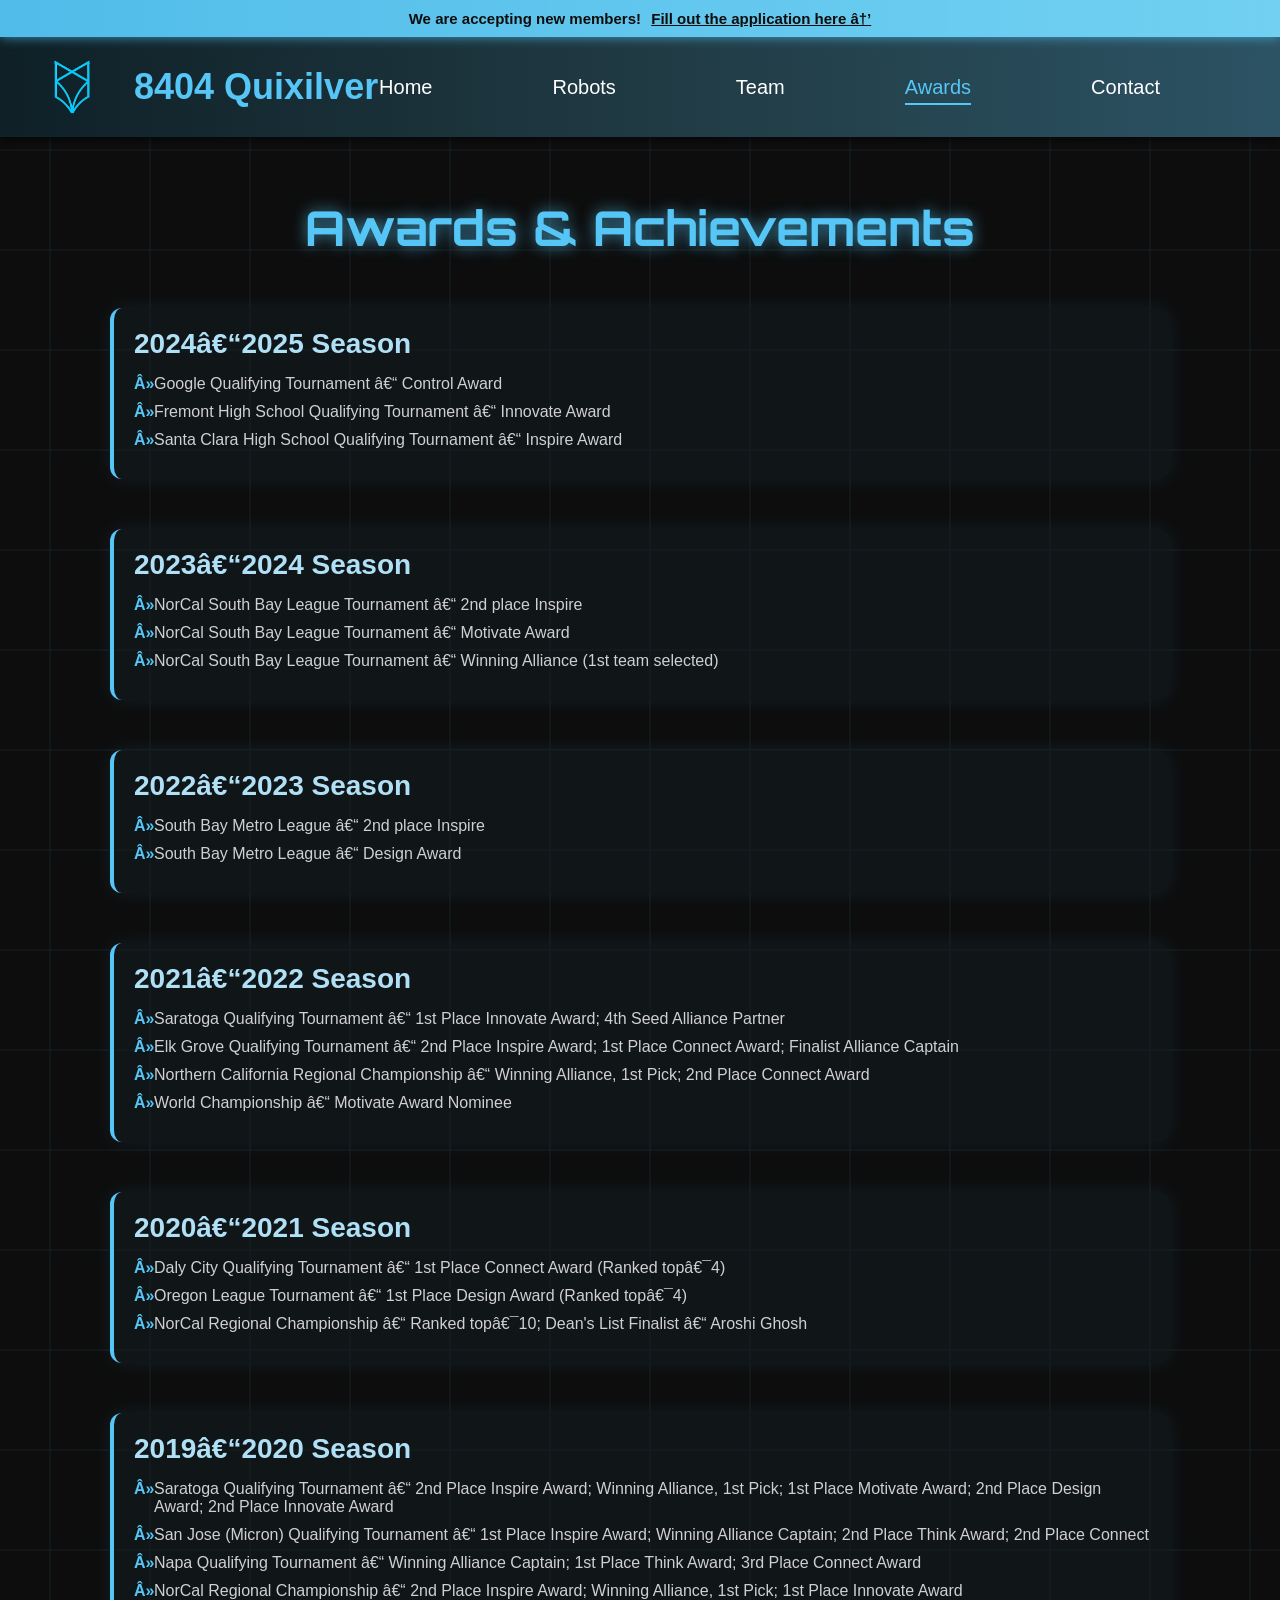
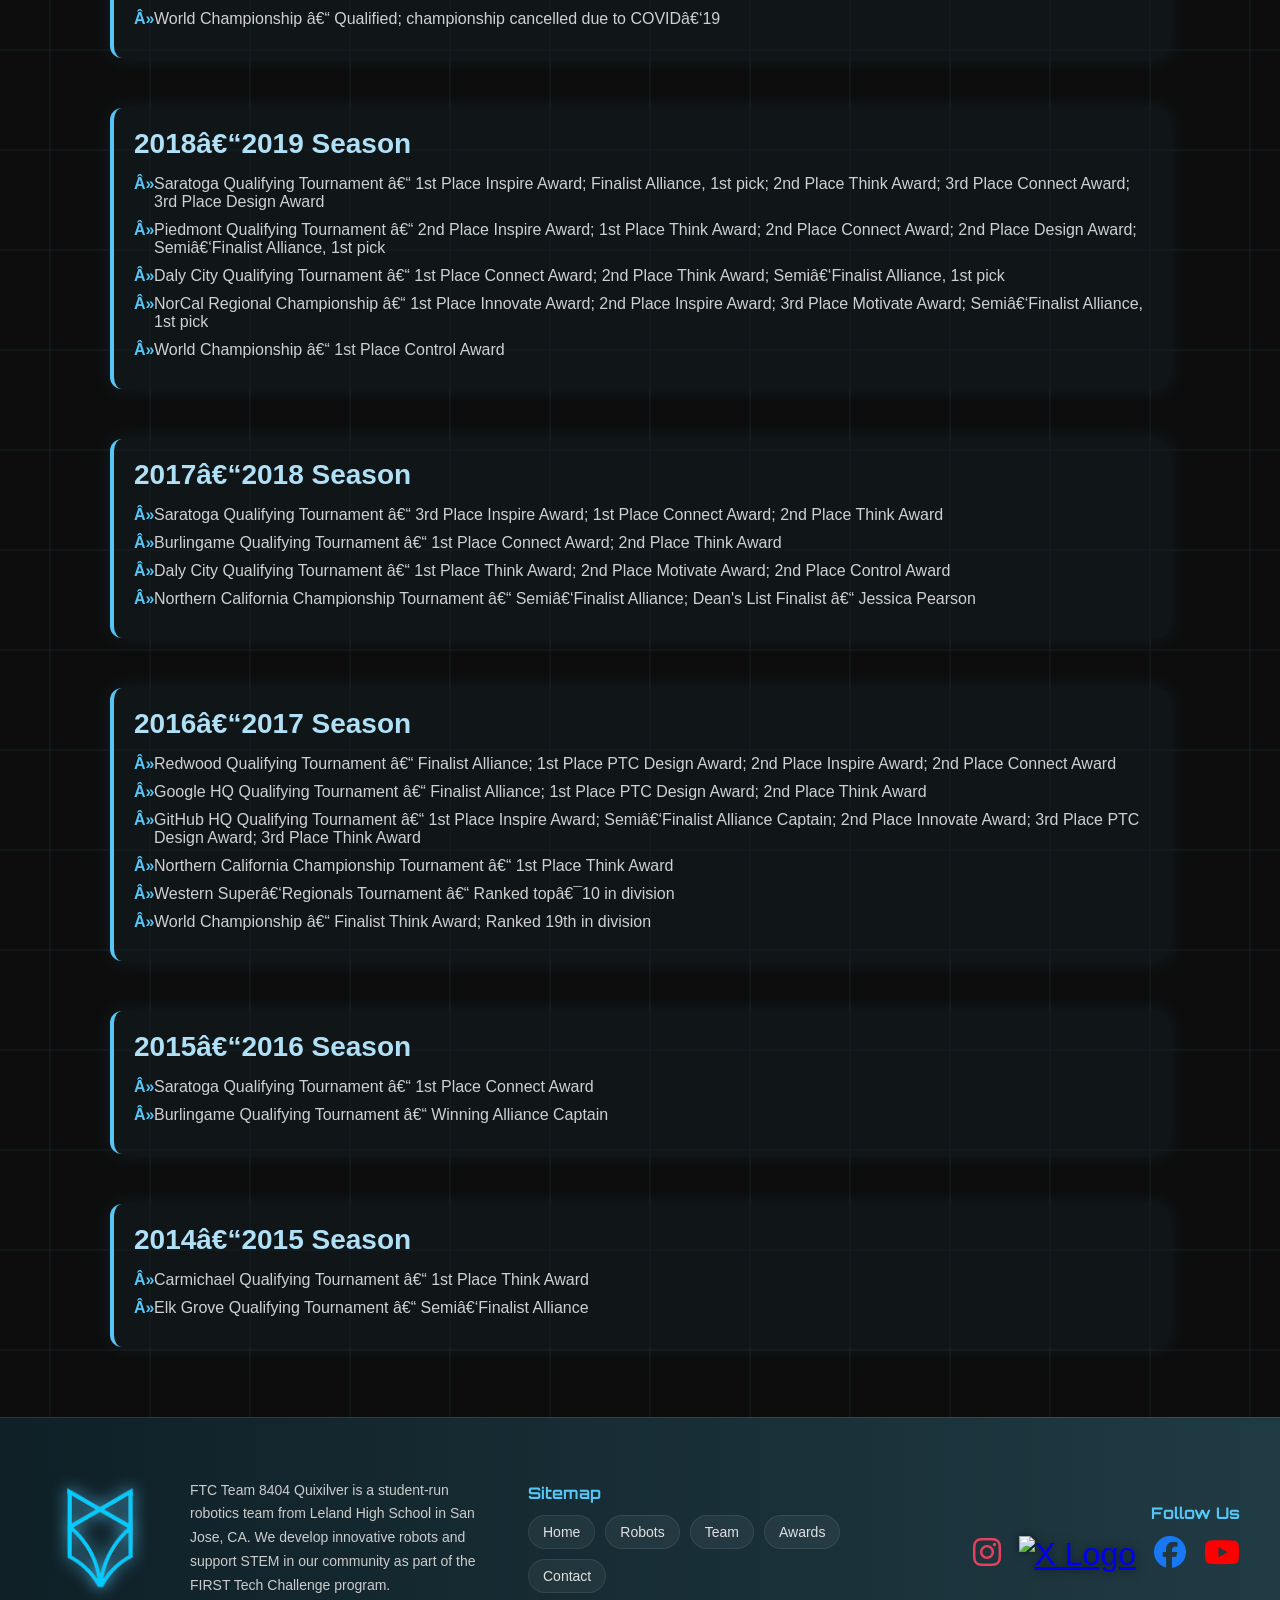
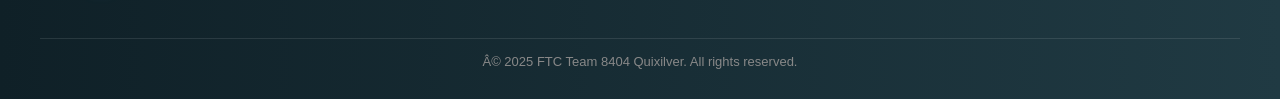
==== awards.html @ 4dde899a "Update awards.html" ====
<!DOCTYPE html>
<html lang="en">
<head>
  <meta charset="UTF‑8">
  <meta name="viewport" content="width=device-width, initial-scale=1.0">
  <title>Awards – 8404 Quixilver</title>
  <link href="https://fonts.googleapis.com/css2?family=Orbitron:wght@700&display=swap" rel="stylesheet">
  <link rel="stylesheet" href="https://cdnjs.cloudflare.com/ajax/libs/font-awesome/6.4.0/css/all.min.css">
  <script src="https://kit.fontawesome.com/a2b7b1a5e1.js" crossorigin="anonymous"></script>
  <link rel="apple-touch-icon" sizes="180x180" href="apple-touch-icon.png">
  <link rel="icon" type="image/png" sizes="32x32" href="favicon-32x32.png">
  <link rel="icon" type="image/png" sizes="16x16" href="favicon-16x16.png">
  <link rel="manifest" href="site.webmanifest">

  <style>
     * { margin: 0; padding: 0; box-sizing: border-box; scroll-behavior: smooth; }
    body {
      font-family: 'Segoe UI', Tahoma, Geneva, Verdana, sans-serif;
      background-color: #0d0d0d;
      background: #0d0d0d url('data:image/svg+xml;utf8,<svg xmlns="http://www.w3.org/2000/svg" width="100" height="100"><defs><pattern id="p" width="100" height="100" patternUnits="userSpaceOnUse"><path d="M50 0 L50 100 M0 50 L100 50" stroke="%231a2f38" stroke-width="0.5"/></pattern></defs><rect width="100%" height="100%" fill="url(%23p)"/></svg>') repeat;
      color: white;
      overflow-x: hidden;
    }
    header {
      background: linear-gradient(90deg, #0f2027, #203a43, #2c5364);
      display: flex;
      align-items: center;
      justify-content: space-between;
      padding: 24px 40px;
      height: 100px;
      box-shadow: 0 2px 8px rgba(0, 0, 0, 0.6);
      position: relative;
      z-index: 10;
    }

/* ===========================
Application Interest Banner
=========================== */

.interest-banner {
  width: 100%;
  background: linear-gradient(
    90deg,
    rgba(85, 198, 246, 0.95),
    rgba(120, 220, 255, 0.95)
  );
  color: #0d0d0d;
  text-align: center;
  font-weight: 600;
  font-size: 15px;
  padding: 10px 16px;
  position: sticky;   /* 🔑 KEY FIX */
  top: 0;
  z-index: 30;        /* higher than header */
  box-shadow: 0 0 12px rgba(85, 198, 246, 0.7);
}


.interest-banner a {
color: #0d0d0d;
font-weight: 800;
text-decoration: underline;
margin-left: 6px;
transition: opacity 0.25s ease, text-shadow 0.25s ease;
}

.interest-banner a:hover {
opacity: 0.85;
text-shadow: 0 0 6px rgba(0, 0, 0, 0.3);
}

/* Mobile tightening */
@media (max-width: 768px) {
.interest-banner {
font-size: 14px;
padding: 12px 12px;
}
}
    
    .logo-container {
      display: flex;
      align-items: center;
      gap: 30px;
      transition: transform 0.4s ease, filter 0.4s ease;
      cursor: pointer;
    }
    .logo-container:hover {
      transform: scale(1.07);
      filter: drop-shadow(0 0 6px #55c6f6);
    }
    .logo-container img { height: 64px; }
    .logo-text {
      font-size: 36px;
      color: #55c6f6;
      font-weight: bold;
    }
    nav {
      display: flex;
      gap: 120px;
      margin-right: 80px;
    }
    nav a {
      color: white;
      text-decoration: none;
      font-size: 20px;
      position: relative;
      transition: color 0.3s ease;
    }
    nav a:hover, nav a.active {
      color: #55c6f6;
    }
    nav a::after {
      content: '';
      display: block;
      width: 0%;
      height: 2px;
      background: #55c6f6;
      transition: width 0.3s ease-in-out;
      position: absolute;
      bottom: -6px;
      left: 0;
    }
    nav a:hover::after, nav a.active::after {
      width: 100%;
    }
    .awards-header {
      text-align: center;
      padding: 60px 20px 30px;
    }
    .awards-header h1 {
      font-family: 'Orbitron', sans-serif;
      font-size: 48px;
      color: #55c6f6;
      text-shadow: 0 0 15px rgba(85, 198, 246, 0.7);
    }
    .awards-container {
      max-width: 1100px;
      margin: 0 auto;
      padding: 20px;
    }
    .season {
      margin-bottom: 50px;
      padding: 20px;
      background: rgba(20, 30, 36, 0.5);
      border-left: 4px solid #55c6f6;
      border-radius: 12px;
      box-shadow: 0 0 20px rgba(85, 198, 246, 0.1);
      transition: transform 0.3s ease, box-shadow 0.3s ease;
    }
    .season:hover {
      transform: translateY(-4px);
      box-shadow: 0 0 35px rgba(85, 198, 246, 0.2);
    }
    .season h2 {
      font-size: 28px;
      color: #b0e0f6;
      margin-bottom: 15px;
    }
    .season ul {
      list-style: none;
      padding-left: 0;
    }
    .season ul li {
      padding-left: 20px;
      margin-bottom: 10px;
      position: relative;
      color: #d0d0d0;
      font-size: 16px;
    }
  .season ul li::before {
  content: '»';
  position: absolute;
  left: 0;
  color: #55c6f6;
  font-weight: bold;
  }
  .site-footer {
  background: linear-gradient(90deg, #0f2027, #203a43);
  color: #d0d0d0;
  padding: 60px 40px 30px;
  font-family: 'Segoe UI', sans-serif;
  border-top: 1px solid rgba(255,255,255,0.1);
}

.footer-container {
  display: flex;
  flex-wrap: wrap;
  justify-content: space-between;
  align-items: center;
  gap: 40px;
  max-width: 1300px;
  margin: 0 auto;
}

.footer-brand {
  flex: 2;
  display: flex;
  align-items: center;
  gap: 30px;
}

.footer-brand img {
  width: 120px;
  height: 120px;
  object-fit: contain;
  filter: drop-shadow(0 0 8px #55c6f6);
}

.footer-brand p {
  font-size: 14px;
  line-height: 1.7;
  color: #ccc;
  max-width: 380px;
}

.footer-links {
  flex: 1.5;
}

.footer-links h4 {
  font-family: 'Orbitron', sans-serif;
  color: #55c6f6;
  margin-bottom: 12px;
}

.link-bubbles {
  display: flex;
  flex-wrap: wrap;
  gap: 10px;
}

.link-bubbles a {
  background: rgba(255, 255, 255, 0.05);
  color: #e0e0e0;
  text-decoration: none;
  padding: 8px 14px;
  border-radius: 30px;
  font-size: 14px;
  transition: all 0.3s ease;
  border: 1px solid rgba(255, 255, 255, 0.08);
}

.link-bubbles a:hover {
  background: #55c6f6;
  color: #0d0d0d;
  transform: scale(1.05);
}

.footer-socials {
  flex: 1.5;
  text-align: right;
}

.footer-socials h4 {
  font-family: 'Orbitron', sans-serif;
  color: #55c6f6;
  margin-bottom: 12px;
}

.social-icons {
  display: flex;
  gap: 18px;
  justify-content: flex-end;
  font-size: 32px;
}

.social-icons a {
  transition: transform 0.3s ease, filter 0.4s ease;
}

.social-icons a:hover {
  transform: scale(1.3);
  filter: drop-shadow(0 0 8px #55c6f6);
}

.social-icons .fa-instagram { color: #e4405f; }
.social-icons .fa-twitter { color: #1da1f2; }
.social-icons .fa-facebook { color: #1877f2; }
.social-icons .fa-youtube { color: #ff0000; }

.footer-bottom {
  margin-top: 40px;
  text-align: center;
  font-size: 13px;
  color: #888;
  border-top: 1px solid rgba(255,255,255,0.1);
  padding-top: 15px;
}

@media (max-width: 768px) {
  .footer-container {
    flex-direction: column;
    text-align: center;
    align-items: center;
  }

  .footer-brand {
    flex-direction: column;
    text-align: center;
  }

  .footer-brand img {
    width: 90px;
    height: 90px;
  }

  .social-icons {
    justify-content: center;
    margin-top: 10px;
  }

  .footer-socials {
    text-align: center;
  }

  .link-bubbles {
    justify-content: center;
  }
}

/* 📱 Awards Page Mobile Fixes */
@media (max-width: 767px) {

  /* Stack logo/text above tabs */
  header {
    flex-direction: column !important;
    align-items: center !important;
    justify-content: center !important;
    height: auto !important;
    padding-top: 42px !important;
    padding-bottom: 30px !important;
  }

  /* Logo row: inline 8404 + Quixilver */
  .logo-container {
    display: flex !important;
    flex-direction: row !important;
    align-items: center !important;
    justify-content: center !important;
    gap: 8px !important;
    margin-bottom: 12px !important;
    white-space: nowrap !important;
  }

  .logo-container img {
    height: 46px !important;
  }

  .logo-text {
    font-size: 28px !important;
  }

  /* Tabs container */
  nav {
    display: flex !important;
    flex-wrap: wrap !important;
    justify-content: center !important;
    width: 100% !important;
    margin: 0 !important;
    padding: 0 !important;
    column-gap: 20px !important; /* horizontal gap */
    row-gap: 18px !important;    /* vertical gap between rows */
  }

  /* Force 3 tabs in top row */
  nav a:nth-child(-n+3) {
    flex: 0 0 calc((100% - (20px * 2)) / 3) !important;
    max-width: calc((100% - (20px * 2)) / 3) !important;
    text-align: center !important;
  }

  /* Force 2 tabs in bottom row */
  nav a:nth-child(n+4) {
    flex: 0 0 calc((100% - 20px) / 2) !important;
    max-width: calc((100% - 20px) / 2) !important;
    text-align: center !important;
  }

  nav a {
    font-size: 20px !important;
  }

  nav a.active {
    color: white !important; /* same as normal tabs */
  }
  nav a.active::after {
    width: 0 !important; /* no persistent underline */
  }
}

    

  </style>
</head>
<body>
<!-- Application Interest Banner -->
<div class="interest-banner">
<span>
 We are accepting new members!
<a href="https://docs.google.com/document/d/1l8_Jcu57UvL1BC5IKs8yWY2DEXlveryyGlRqWrY3xTM" target="_blank">
 Fill out the application here →
</a>
</span>
</div>
  
  <header>
    <div class="logo-container" onclick="window.location.href='/index.html'">
      <img src="logo_old5.png" alt="Team Logo"><div class="logo-text">8404 Quixilver</div>
    </div>
    <nav>
      <a href="/index.html">Home</a>
      <a href="/robots.html">Robots</a>
      <a href="/team.html">Team</a>
      <a href="/awards.html" class="active">Awards</a>
      <a href="/contact.html">Contact</a>
    </nav>
  </header>

  <section class="awards-header">
    <h1>Awards &amp; Achievements</h1>
  </section>

  <section class="awards-container">
    <!-- 2024–2025 -->
    <div class="season">
      <h2>2024–2025 Season</h2>
      <ul>
        <li>Google Qualifying Tournament – Control Award</li>
        <li>Fremont High School Qualifying Tournament – Innovate Award</li>
        <li>Santa Clara High School Qualifying Tournament – Inspire Award</li>
      </ul>
    </div>

    <!-- 2023–2024 -->
    <div class="season">
      <h2>2023–2024 Season</h2>
      <ul>
        <li>NorCal South Bay League Tournament – 2nd place Inspire</li>
        <li>NorCal South Bay League Tournament – Motivate Award</li>
        <li>NorCal South Bay League Tournament – Winning Alliance (1st team selected)</li>
      </ul>
    </div>

    <!-- 2022–2023 -->
    <div class="season">
      <h2>2022–2023 Season</h2>
      <ul>
        <li>South Bay Metro League – 2nd place Inspire</li>
        <li>South Bay Metro League – Design Award</li>
      </ul>
    </div>

    <!-- 2021–2022 -->
    <div class="season">
      <h2>2021–2022 Season</h2>
      <ul>
        <li>Saratoga Qualifying Tournament – 1st Place Innovate Award; 4th Seed Alliance Partner</li>
        <li>Elk Grove Qualifying Tournament – 2nd Place Inspire Award; 1st Place Connect Award; Finalist Alliance Captain</li>
        <li>Northern California Regional Championship – Winning Alliance, 1st Pick; 2nd Place Connect Award</li>
        <li>World Championship – Motivate Award Nominee</li>
      </ul>
    </div>

    <!-- 2020–2021 -->
    <div class="season">
      <h2>2020–2021 Season</h2>
      <ul>
        <li>Daly City Qualifying Tournament – 1st Place Connect Award (Ranked top 4)</li>
        <li>Oregon League Tournament – 1st Place Design Award (Ranked top 4)</li>
        <li>NorCal Regional Championship – Ranked top 10; Dean's List Finalist – Aroshi Ghosh</li>
      </ul>
    </div>

    <!-- 2019–2020 -->
    <div class="season">
      <h2>2019–2020 Season</h2>
      <ul>
        <li>Saratoga Qualifying Tournament – 2nd Place Inspire Award; Winning Alliance, 1st Pick; 1st Place Motivate Award; 2nd Place Design Award; 2nd Place Innovate Award</li>
        <li>San Jose (Micron) Qualifying Tournament – 1st Place Inspire Award; Winning Alliance Captain; 2nd Place Think Award; 2nd Place Connect</li>
        <li>Napa Qualifying Tournament – Winning Alliance Captain; 1st Place Think Award; 3rd Place Connect Award</li>
        <li>NorCal Regional Championship – 2nd Place Inspire Award; Winning Alliance, 1st Pick; 1st Place Innovate Award</li>
        <li>World Championship – Qualified; championship cancelled due to COVID‑19</li>
      </ul>
    </div>

    <!-- 2018–2019 -->
    <div class="season">
      <h2>2018–2019 Season</h2>
      <ul>
        <li>Saratoga Qualifying Tournament – 1st Place Inspire Award; Finalist Alliance, 1st pick; 2nd Place Think Award; 3rd Place Connect Award; 3rd Place Design Award</li>
        <li>Piedmont Qualifying Tournament – 2nd Place Inspire Award; 1st Place Think Award; 2nd Place Connect Award; 2nd Place Design Award; Semi‑Finalist Alliance, 1st pick</li>
        <li>Daly City Qualifying Tournament – 1st Place Connect Award; 2nd Place Think Award; Semi‑Finalist Alliance, 1st pick</li>
        <li>NorCal Regional Championship – 1st Place Innovate Award; 2nd Place Inspire Award; 3rd Place Motivate Award; Semi‑Finalist Alliance, 1st pick</li>
        <li>World Championship – 1st Place Control Award</li>
      </ul>
    </div>

    <!-- 2017–2018 -->
    <div class="season">
      <h2>2017–2018 Season</h2>
      <ul>
        <li>Saratoga Qualifying Tournament – 3rd Place Inspire Award; 1st Place Connect Award; 2nd Place Think Award</li>
        <li>Burlingame Qualifying Tournament – 1st Place Connect Award; 2nd Place Think Award</li>
        <li>Daly City Qualifying Tournament – 1st Place Think Award; 2nd Place Motivate Award; 2nd Place Control Award</li>
        <li>Northern California Championship Tournament – Semi‑Finalist Alliance; Dean's List Finalist – Jessica Pearson</li>
      </ul>
    </div>

    <!-- 2016–2017 -->
    <div class="season">
      <h2>2016–2017 Season</h2>
      <ul>
        <li>Redwood Qualifying Tournament – Finalist Alliance; 1st Place PTC Design Award; 2nd Place Inspire Award; 2nd Place Connect Award</li>
        <li>Google HQ Qualifying Tournament – Finalist Alliance; 1st Place PTC Design Award; 2nd Place Think Award</li>
        <li>GitHub HQ Qualifying Tournament – 1st Place Inspire Award; Semi‑Finalist Alliance Captain; 2nd Place Innovate Award; 3rd Place PTC Design Award; 3rd Place Think Award</li>
        <li>Northern California Championship Tournament – 1st Place Think Award</li>
        <li>Western Super‑Regionals Tournament – Ranked top 10 in division</li>
        <li>World Championship – Finalist Think Award; Ranked 19th in division</li>
      </ul>
    </div>

    <!-- 2015–2016 -->
    <div class="season">
      <h2>2015–2016 Season</h2>
      <ul>
        <li>Saratoga Qualifying Tournament – 1st Place Connect Award</li>
        <li>Burlingame Qualifying Tournament – Winning Alliance Captain</li>
      </ul>
    </div>

    <!-- 2014–2015 -->
    <div class="season">
      <h2>2014–2015 Season</h2>
      <ul>
        <li>Carmichael Qualifying Tournament – 1st Place Think Award</li>
        <li>Elk Grove Qualifying Tournament – Semi‑Finalist Alliance</li>
      </ul>
    </div>
  </section>
<footer class="site-footer">
  <div class="footer-container">
    <!-- Logo + About -->
    <div class="footer-brand">
      <img src="logo_old5.png" alt="Team 8404 Logo">
      <p>
      FTC Team 8404 Quixilver is a student-run robotics team from Leland High School in San Jose, CA. We develop innovative robots and support STEM in our community as part of the FIRST Tech Challenge program.
      </p>
    </div>

    <!-- Sitemap (bubble-style) -->
    <div class="footer-links">
      <h4>Sitemap</h4>
      <div class="link-bubbles">
        <a href="/index.html">Home</a>
        <a href="/robots.html">Robots</a>
        <a href="/team.html">Team</a>
        <a href="/awards.html">Awards</a>
        <a href="/contact.html">Contact</a>
      </div>
    </div>

    <!-- Socials -->
    <div class="footer-socials">
      <h4>Follow Us</h4>
      <div class="social-icons">
        <a href="https://www.instagram.com/ftc8404" target="_blank" aria-label="Instagram"><i class="fab fa-instagram"></i></a>
        <a href="https://twitter.com/ftc8404" target="_blank" aria-label="X (formerly Twitter)">
          <img src="https://raw.githubusercontent.com/simple-icons/simple-icons/develop/icons/x.svg"
               alt="X Logo"
               style="height: 32px; width: 32px; vertical-align: middle; margin-top: -2px; filter: drop-shadow(0 0 4px #00000088); transition: transform 0.3s ease;"
               onmouseover="this.style.transform='scale(1.2)'"
               onmouseout="this.style.transform='scale(1)'">
        </a>
        <a href="https://www.facebook.com/ftc8404" target="_blank" aria-label="Facebook"><i class="fab fa-facebook"></i></a>
        <a href="https://www.youtube.com/@Quixilver-lc3tv" target="_blank" aria-label="YouTube"><i class="fab fa-youtube"></i></a>
      </div>
    </div>
  </div>

  <div class="footer-bottom">
    © 2025 FTC Team 8404 Quixilver. All rights reserved.
  </div>
</footer>

  
</body>
</html>
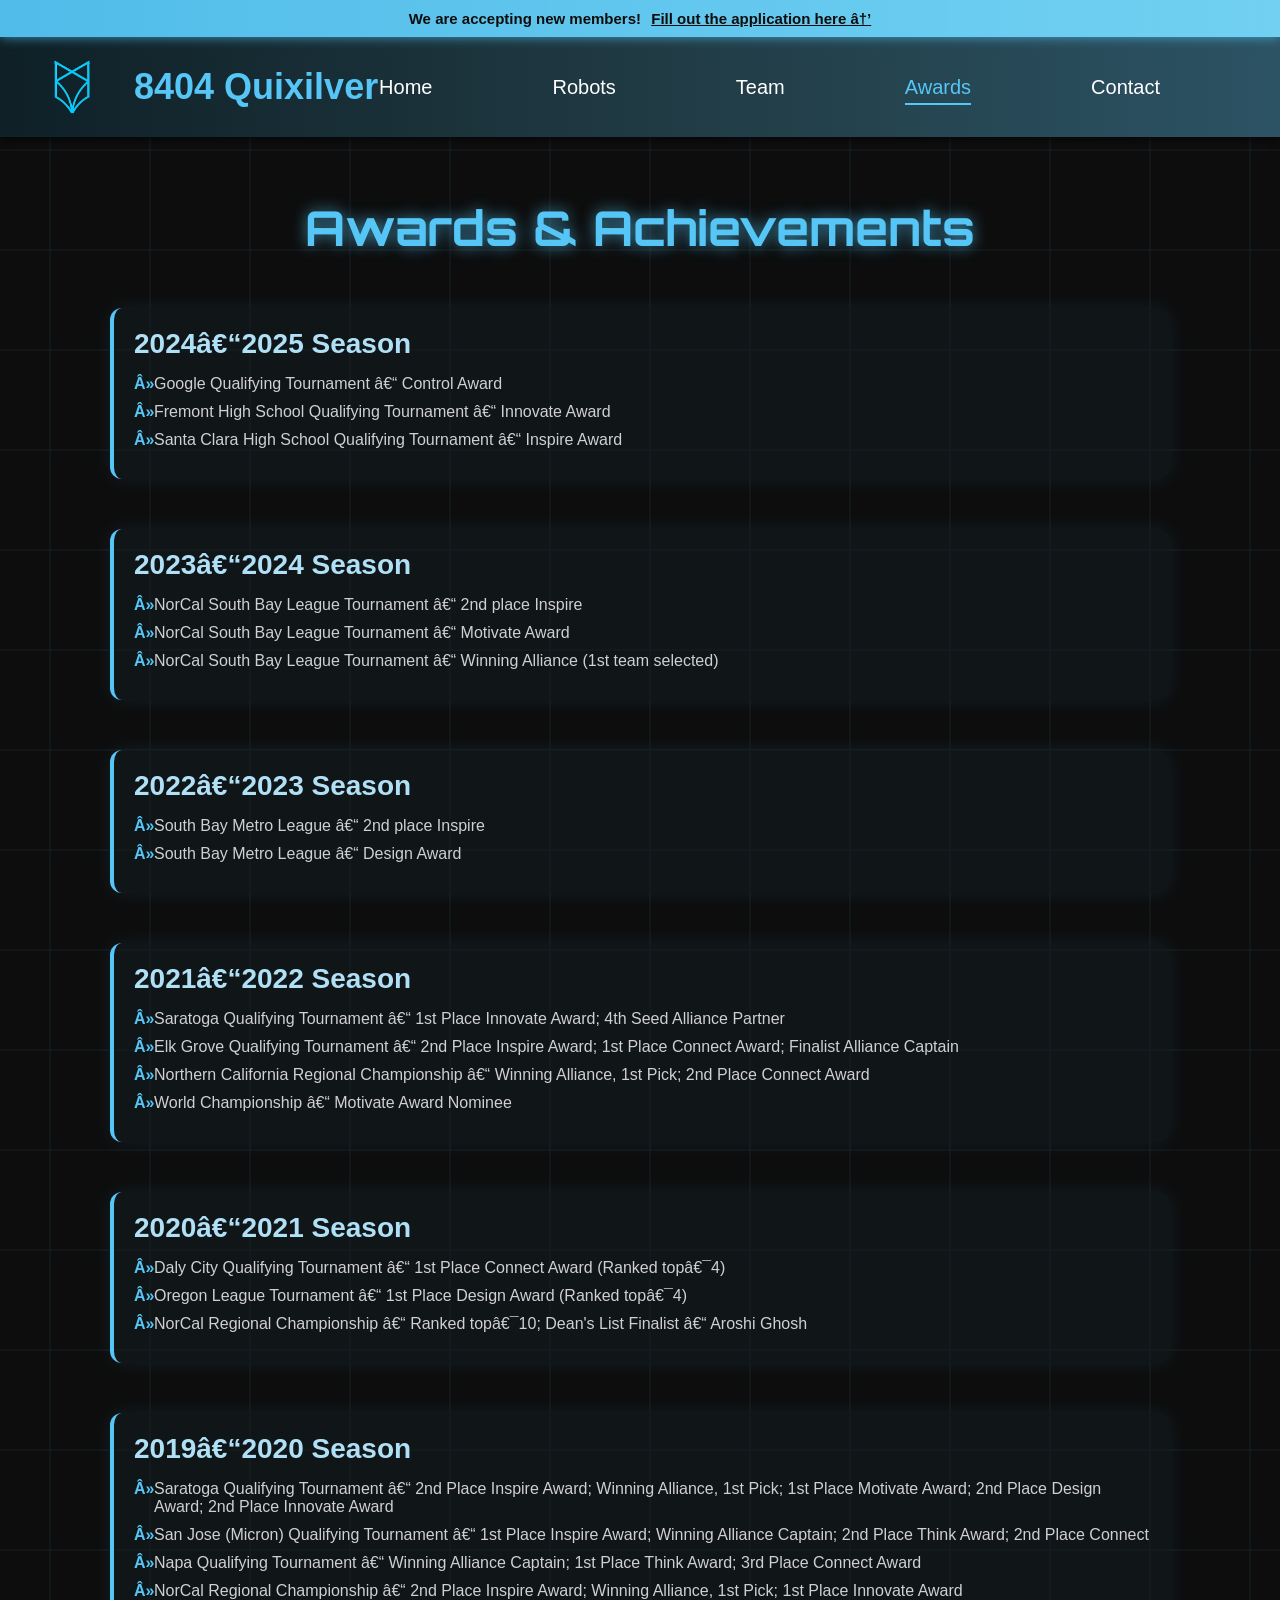
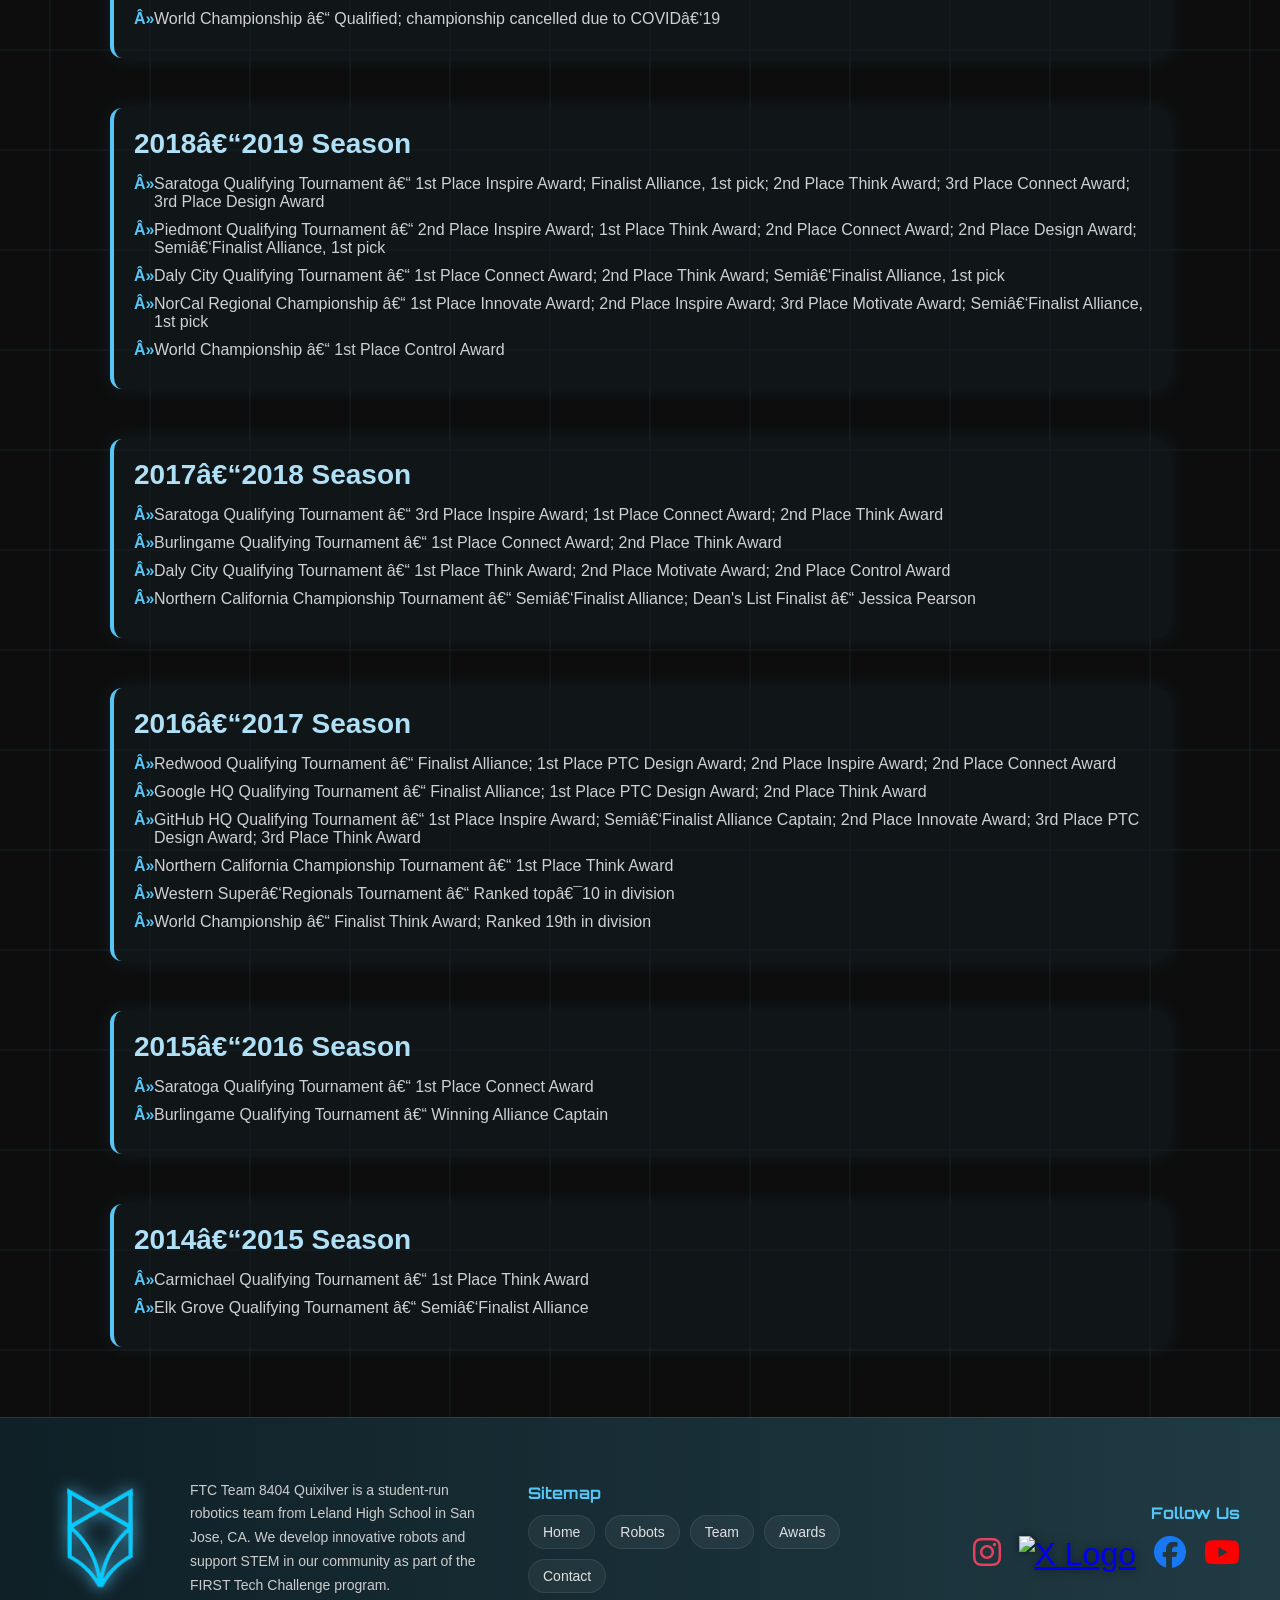
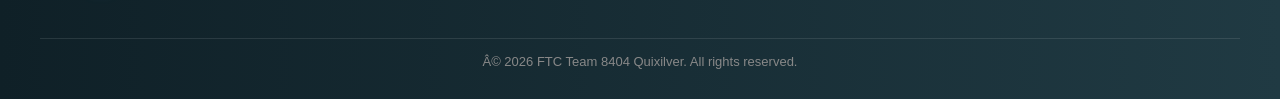
==== commit 5597e614: "Update awards.html" ====
--- a/awards.html
+++ b/awards.html
@@ -578,7 +578,7 @@
   </div>
 
   <div class="footer-bottom">
-    © 2025 FTC Team 8404 Quixilver. All rights reserved.
+    © 2026 FTC Team 8404 Quixilver. All rights reserved.
   </div>
 </footer>
 
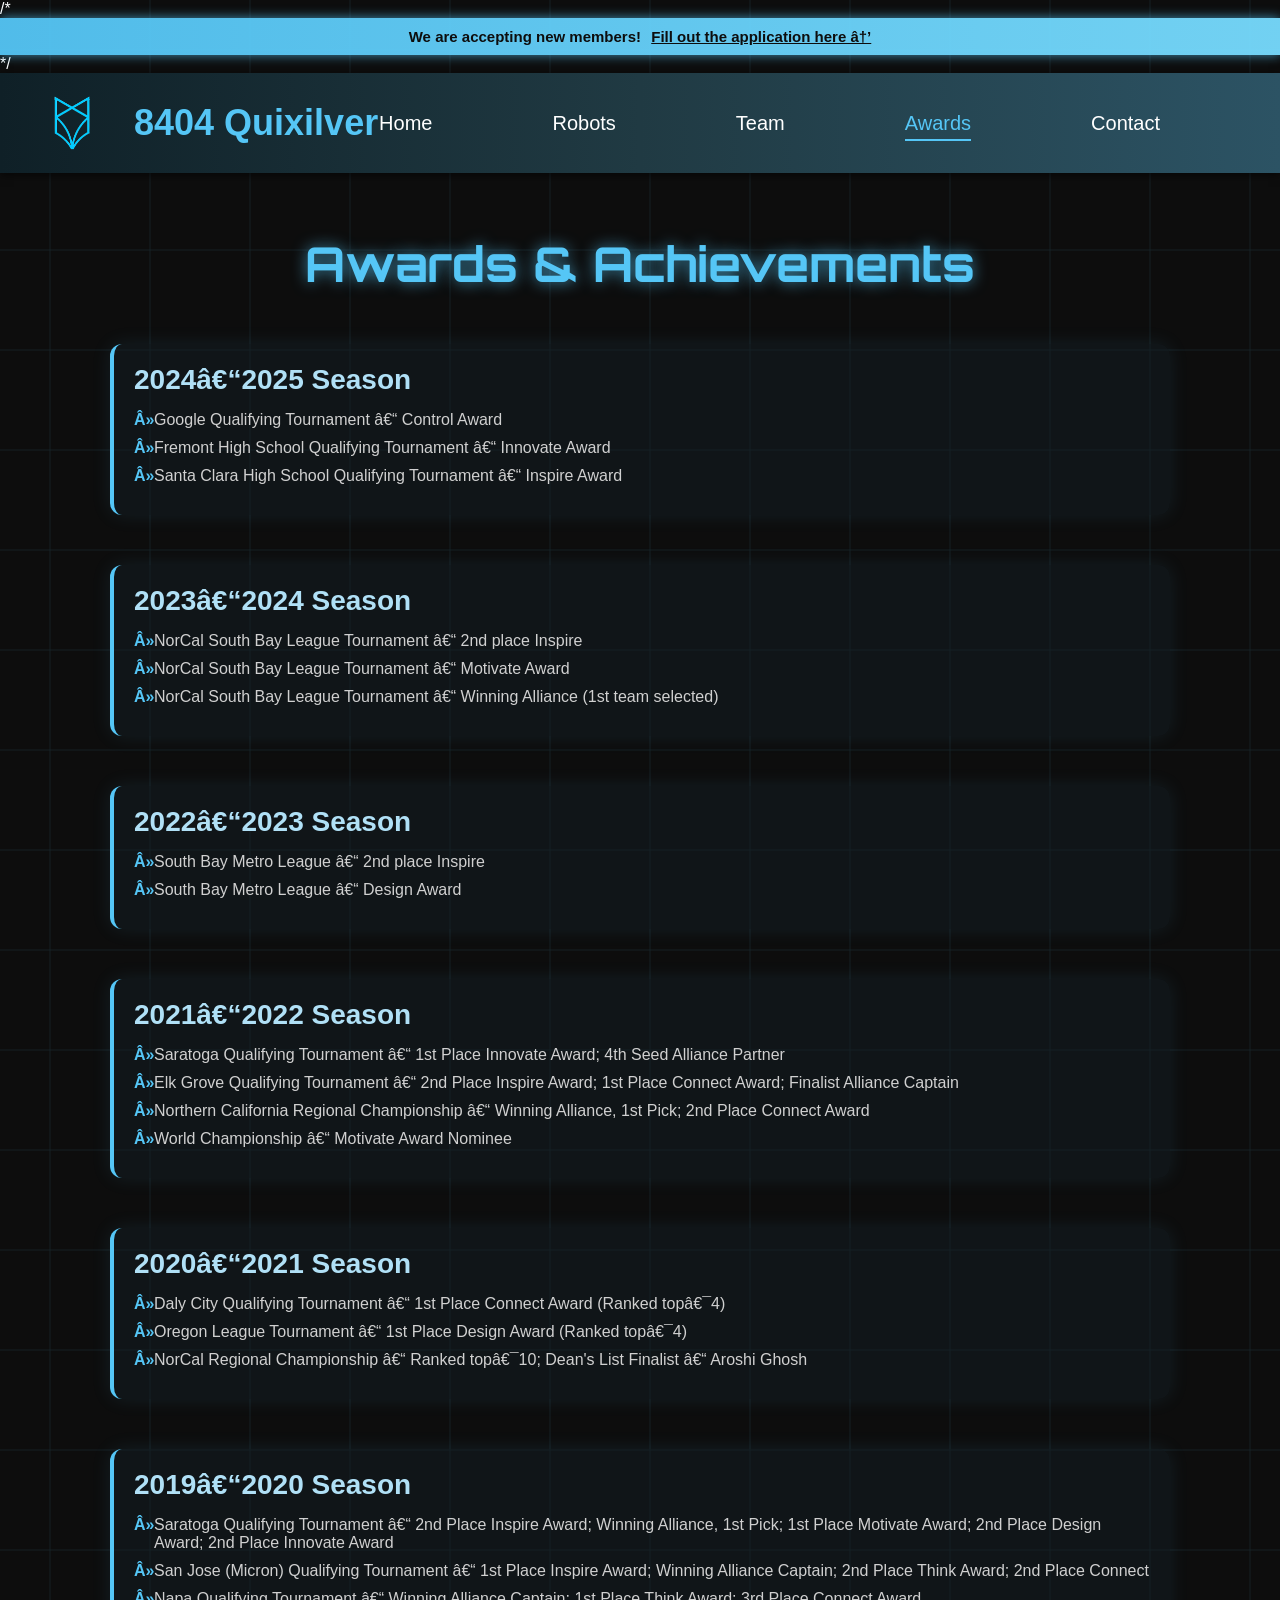
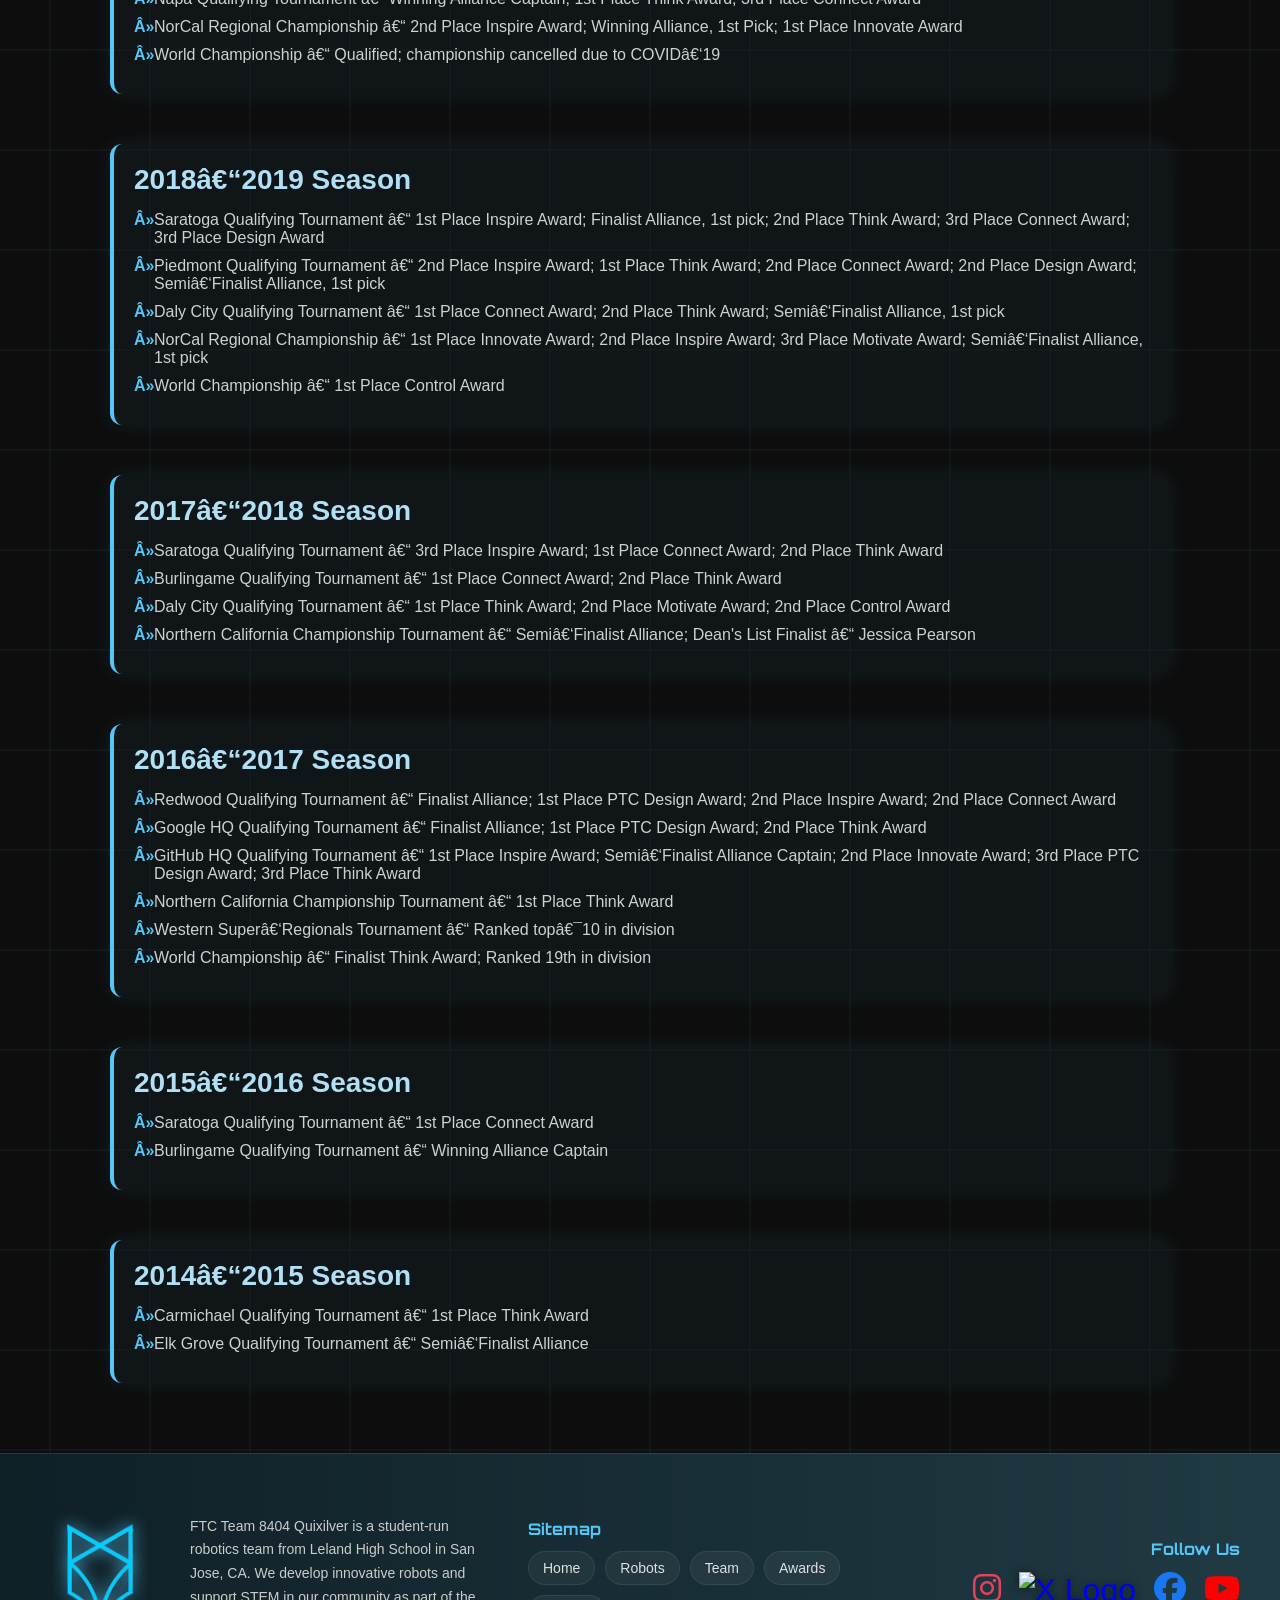
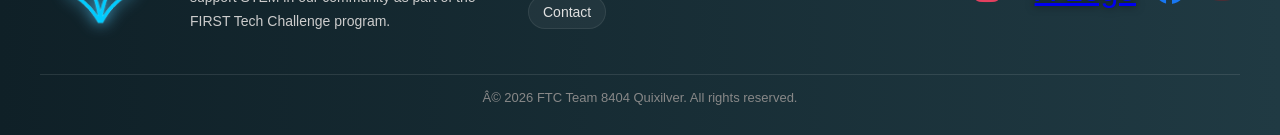
==== commit 20450179: "Update awards.html" ====
--- a/awards.html
+++ b/awards.html
@@ -394,14 +394,16 @@
 </head>
 <body>
 <!-- Application Interest Banner -->
+/*
 <div class="interest-banner">
-<span>
- We are accepting new members!
-<a href="https://docs.google.com/document/d/1l8_Jcu57UvL1BC5IKs8yWY2DEXlveryyGlRqWrY3xTM" target="_blank">
- Fill out the application here →
-</a>
-</span>
+  <span>
+    We are accepting new members!
+    <a href="https://docs.google.com/document/d/1l8_Jcu57UvL1BC5IKs8yWY2DEXlveryyGlRqWrY3xTM" target="_blank">
+      Fill out the application here →
+    </a>
+  </span>
 </div>
+*/
   
   <header>
     <div class="logo-container" onclick="window.location.href='/index.html'">
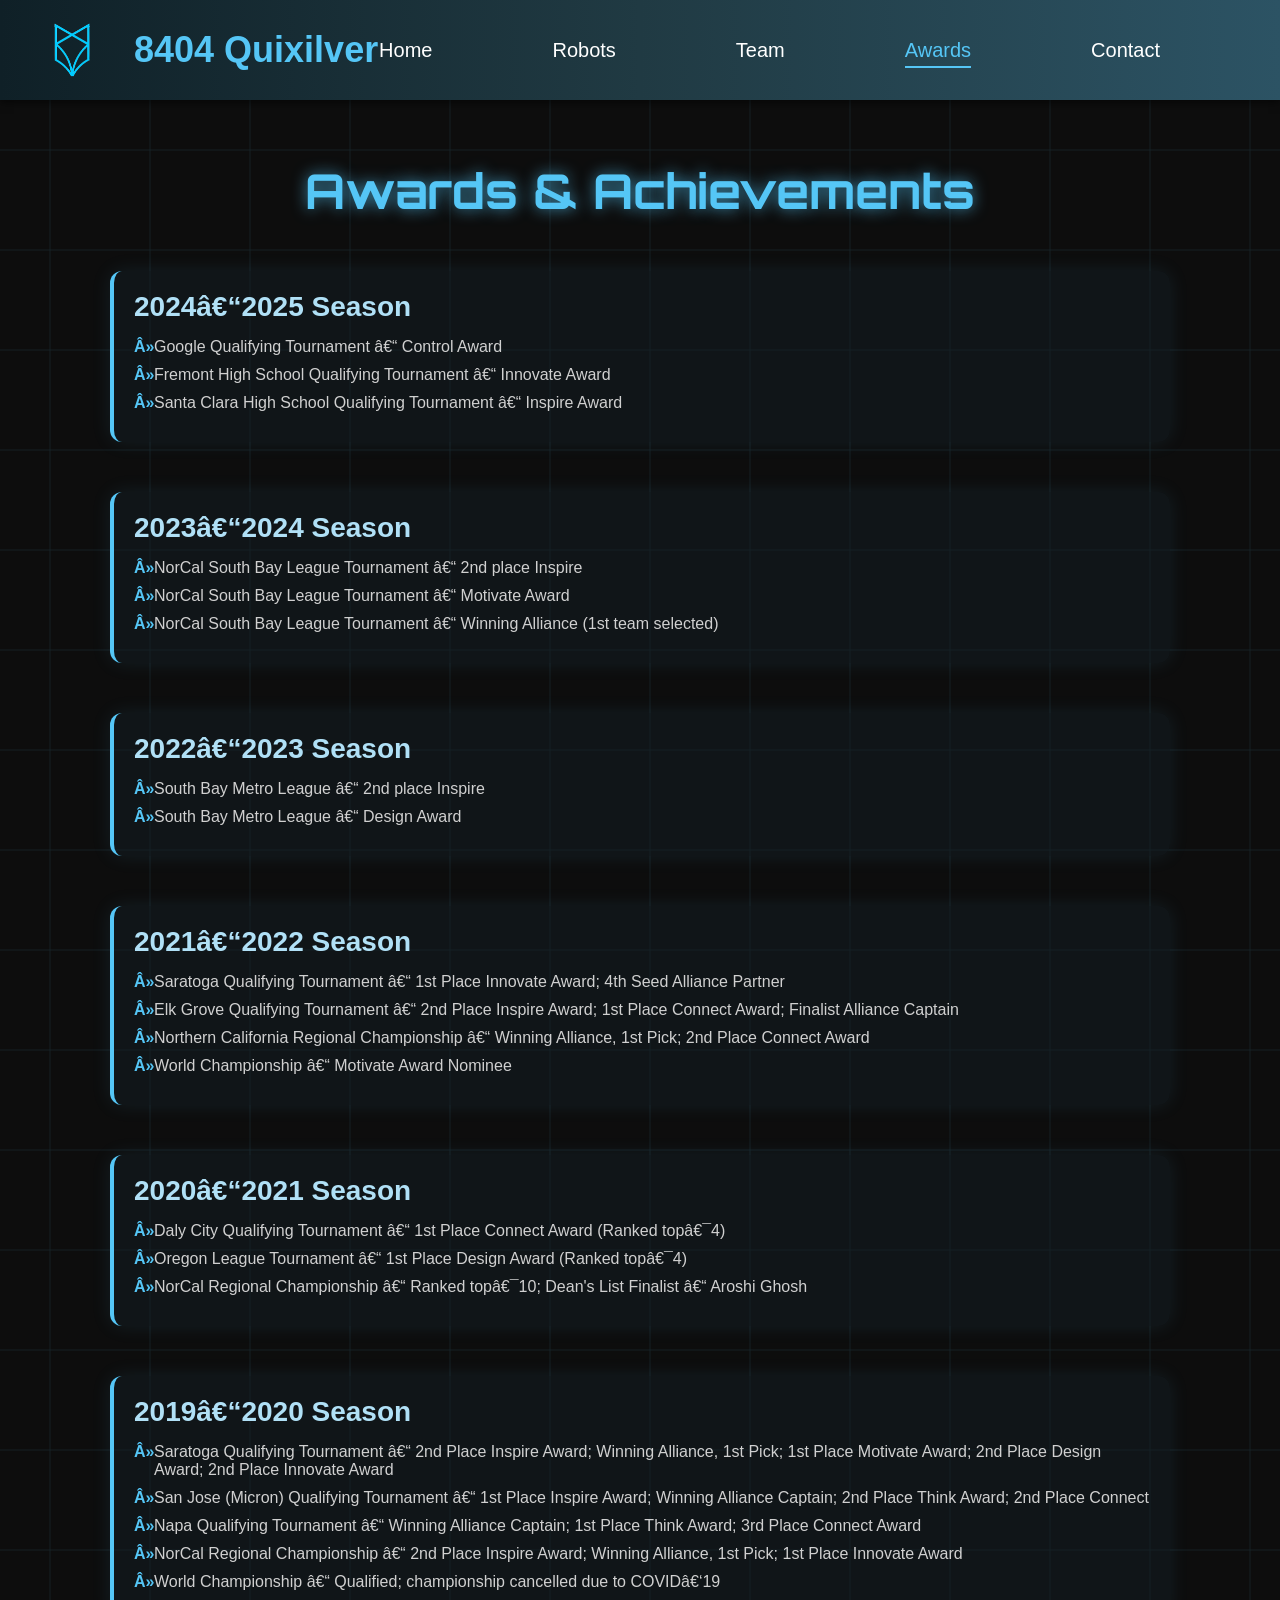
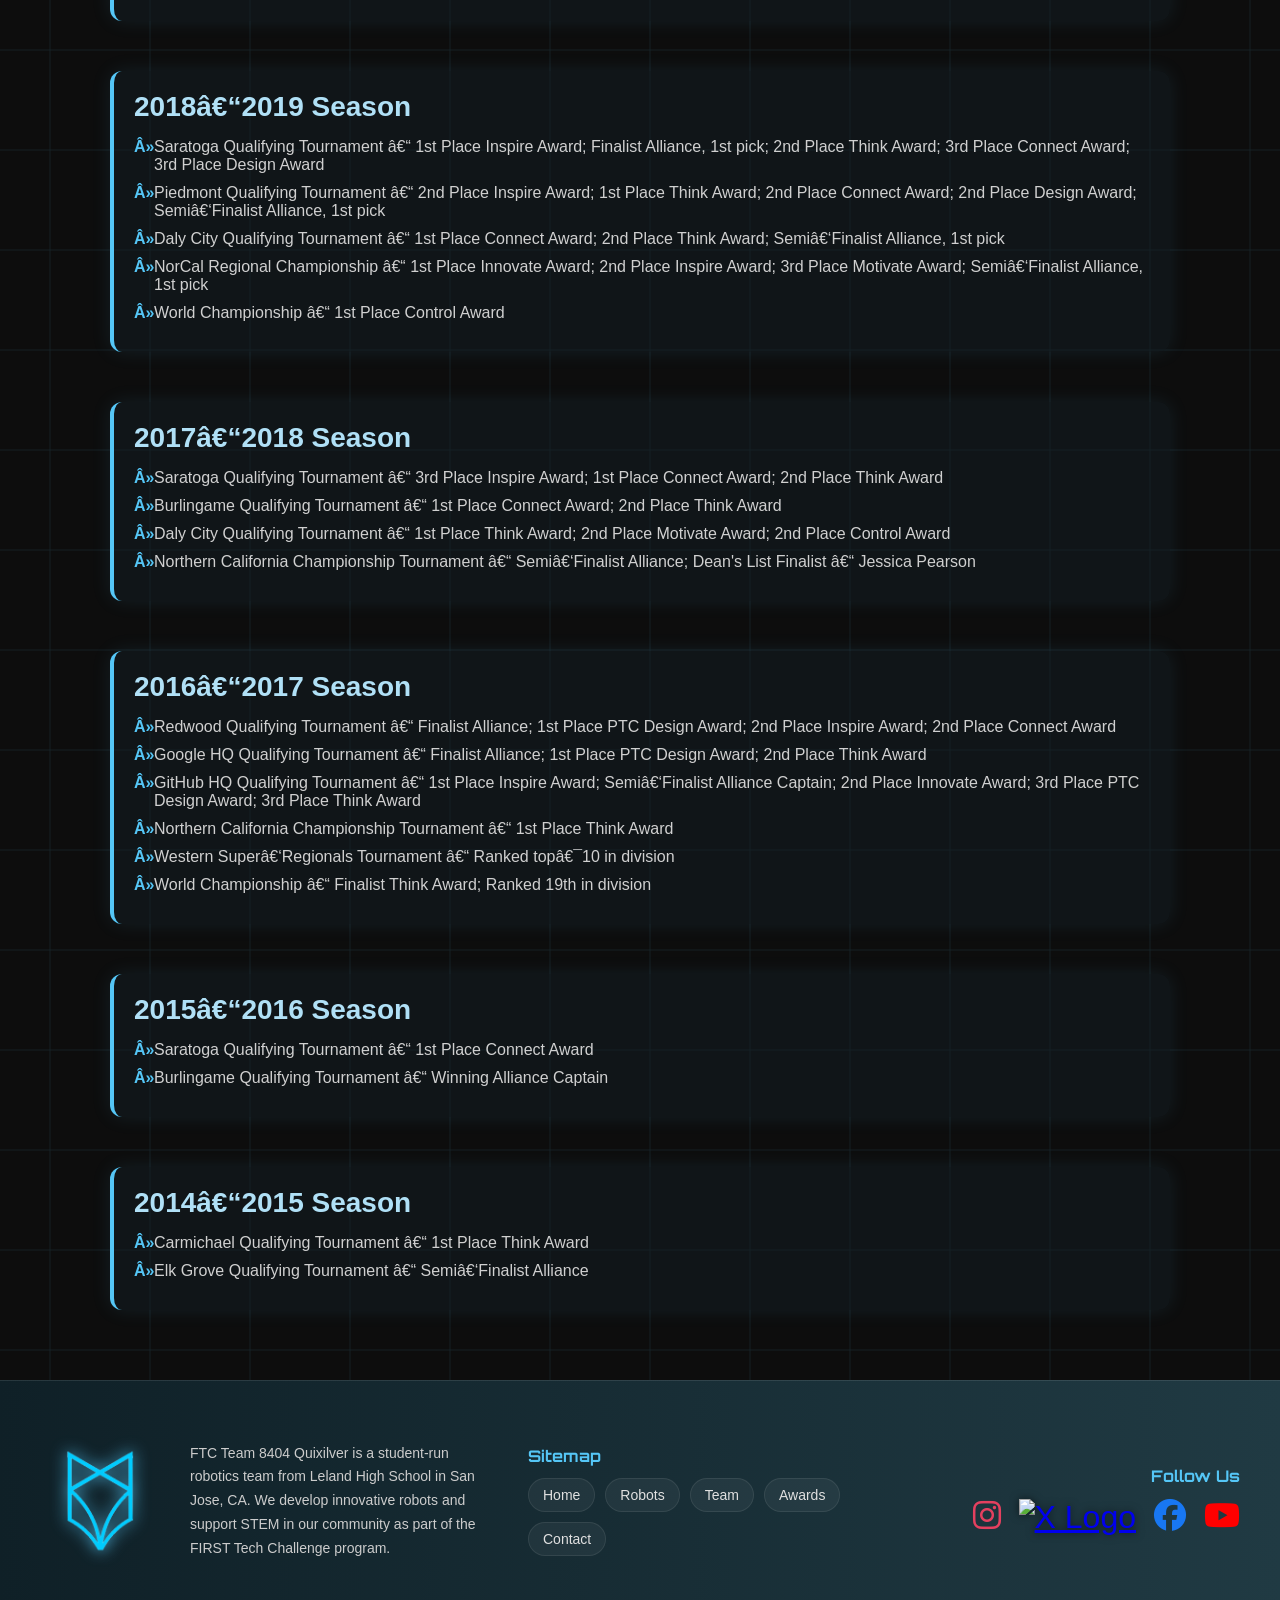
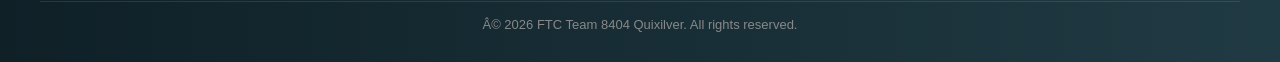
==== commit 2e928b11: "Update awards.html" ====
--- a/awards.html
+++ b/awards.html
@@ -393,17 +393,7 @@
   </style>
 </head>
 <body>
-<!-- Application Interest Banner -->
-/*
-<div class="interest-banner">
-  <span>
-    We are accepting new members!
-    <a href="https://docs.google.com/document/d/1l8_Jcu57UvL1BC5IKs8yWY2DEXlveryyGlRqWrY3xTM" target="_blank">
-      Fill out the application here →
-    </a>
-  </span>
-</div>
-*/
+
   
   <header>
     <div class="logo-container" onclick="window.location.href='/index.html'">
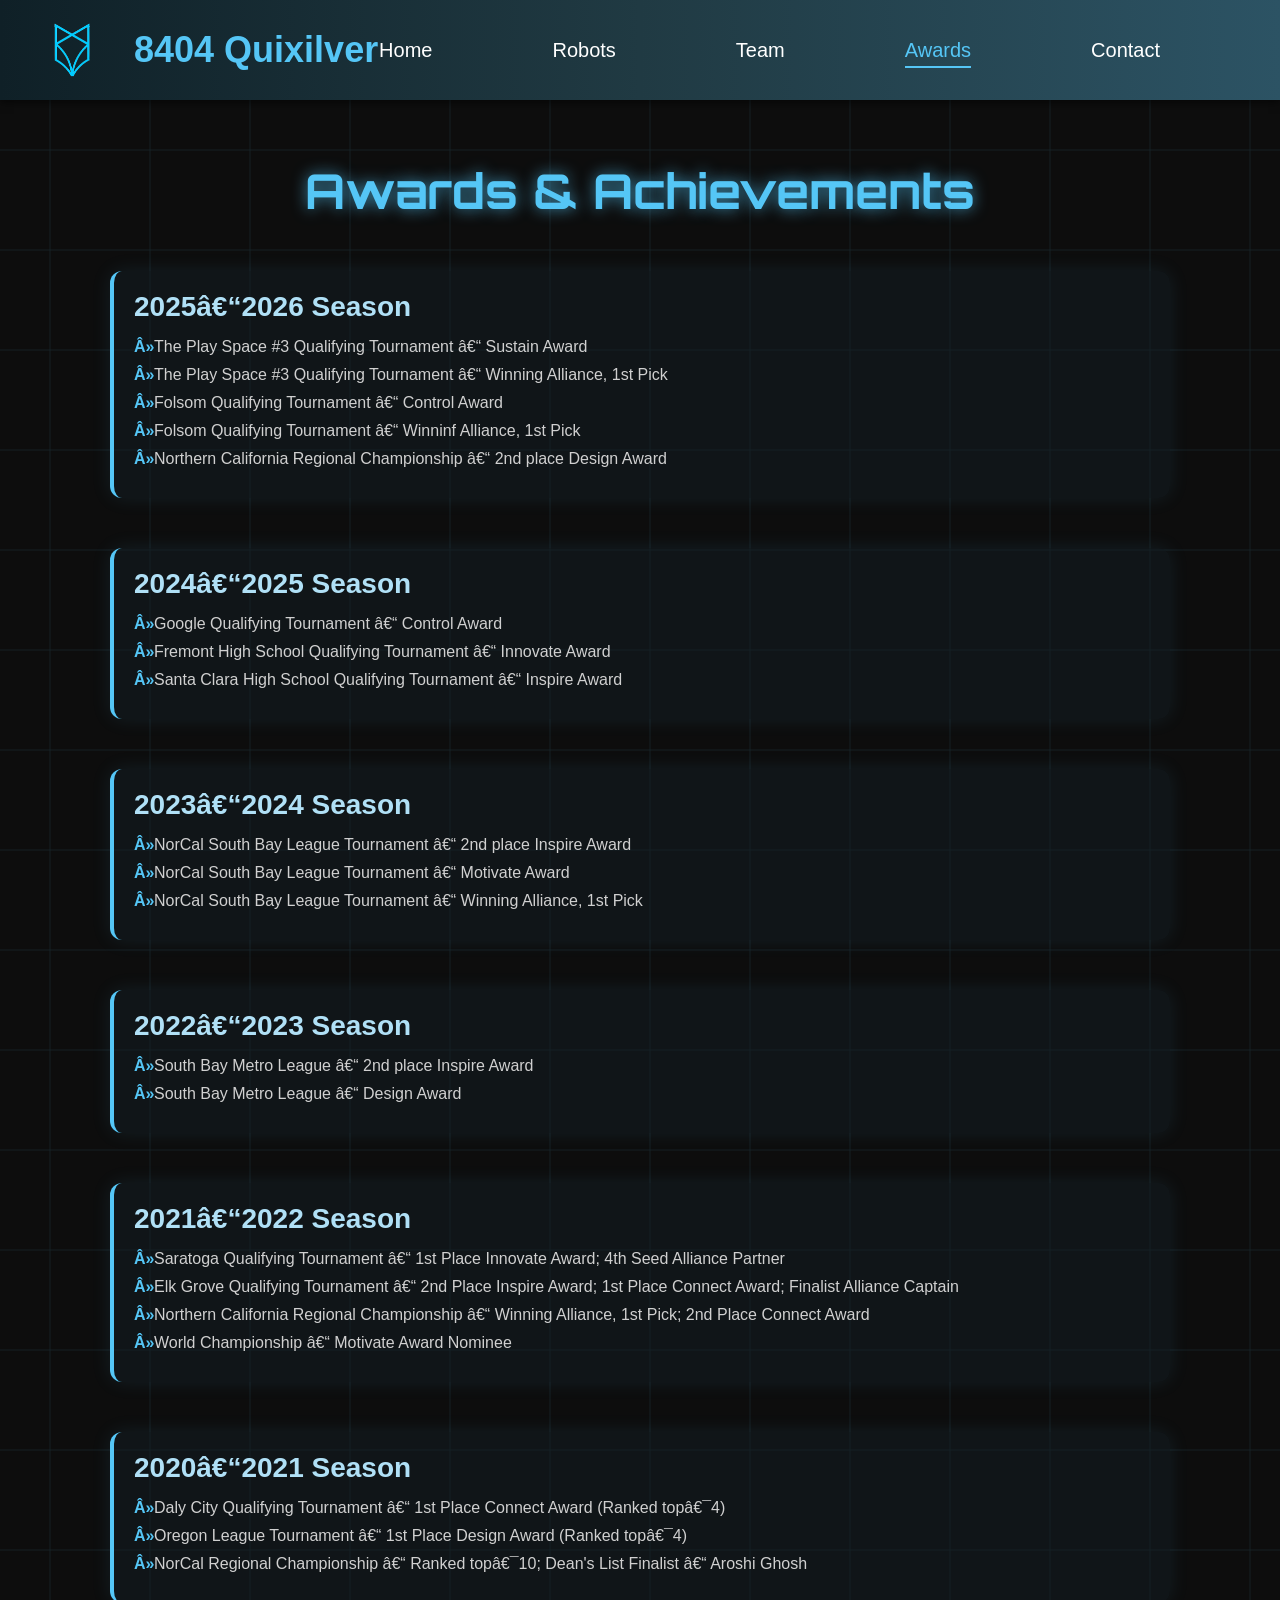
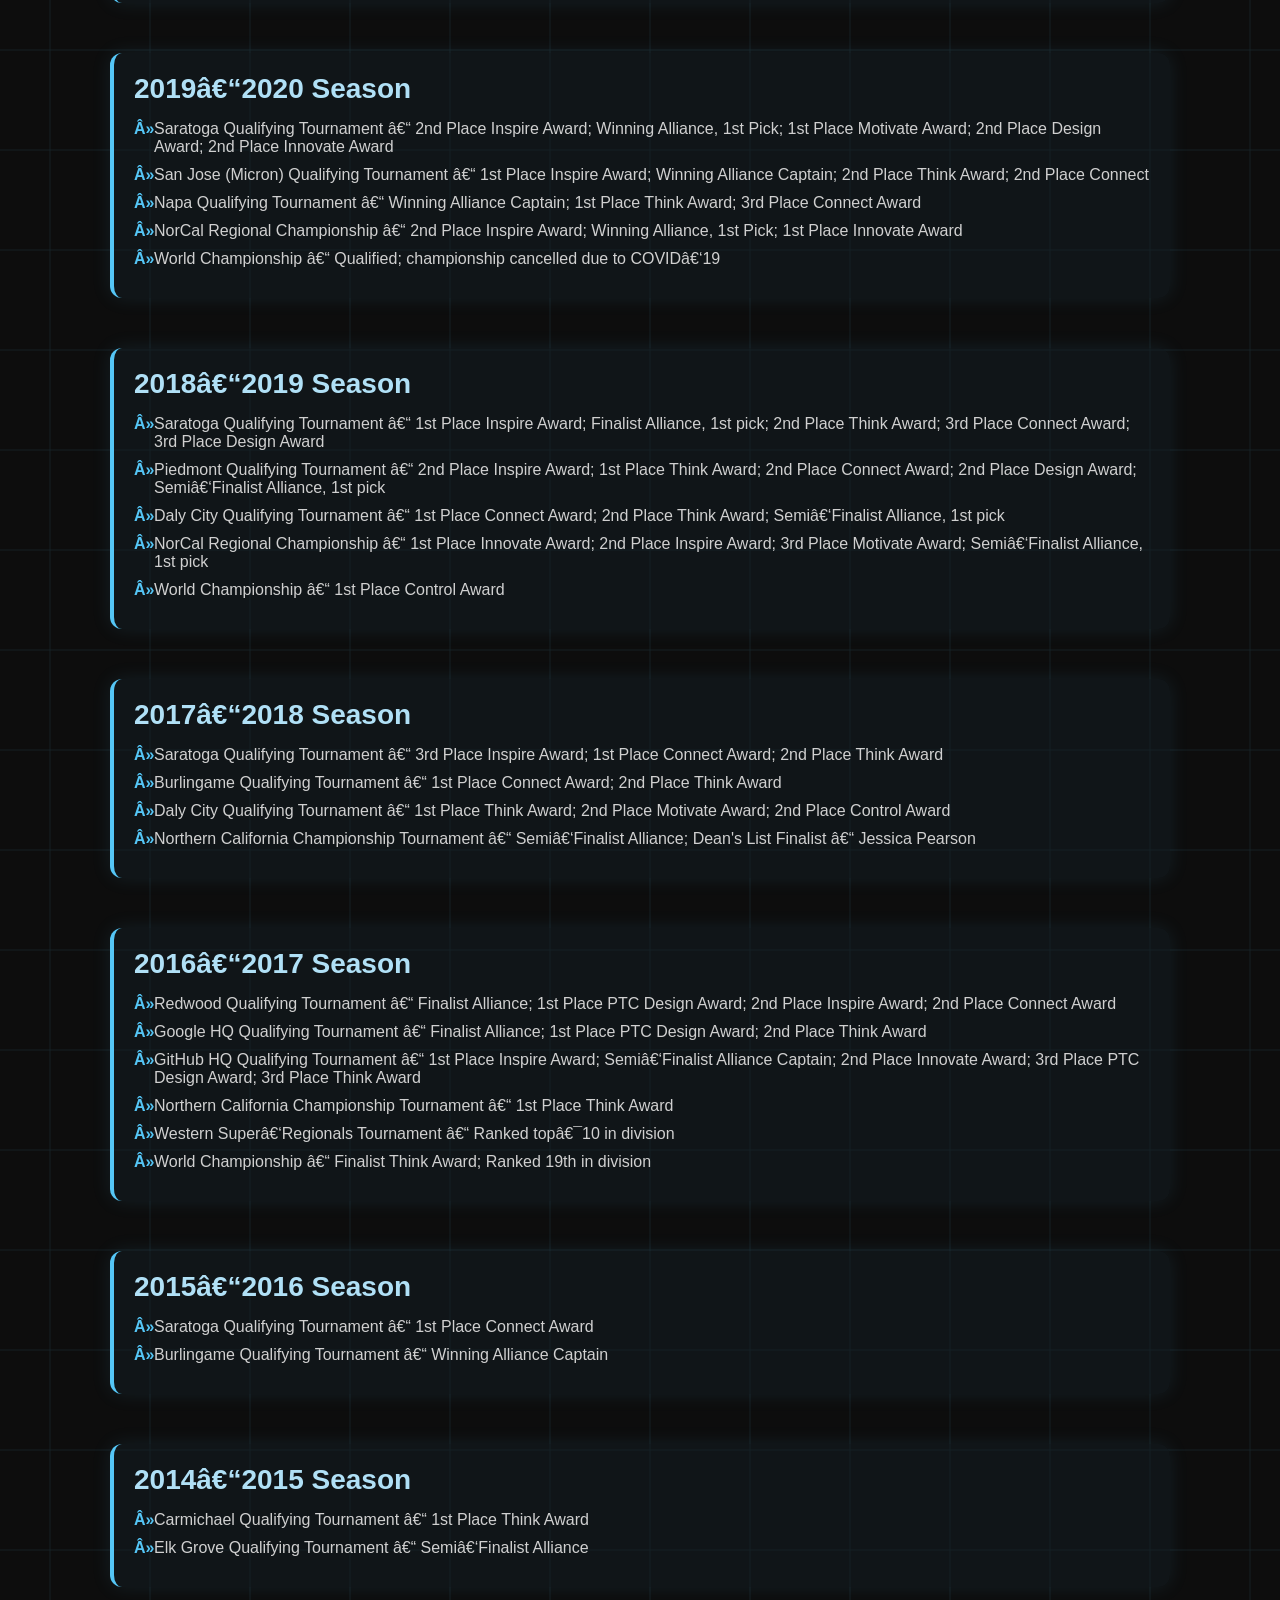
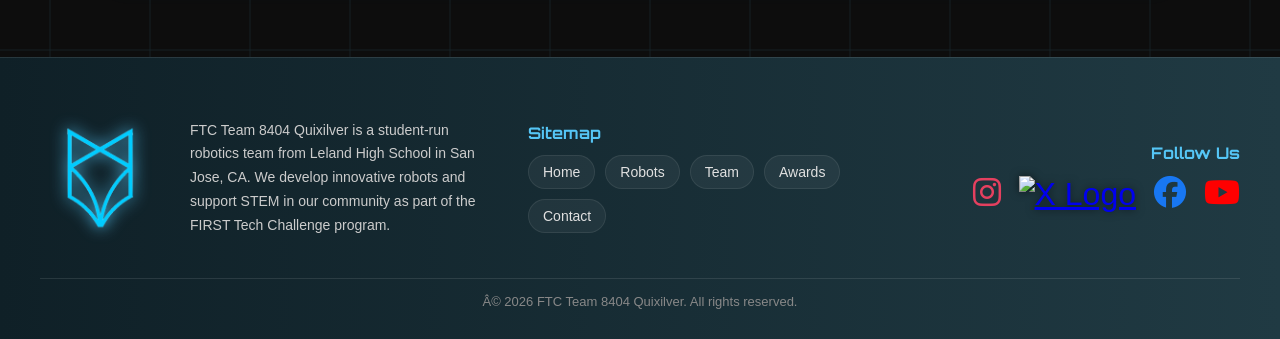
==== commit 8bfbd7c9: "Update awards.html" ====
--- a/awards.html
+++ b/awards.html
@@ -413,6 +413,19 @@
   </section>
 
   <section class="awards-container">
+
+    <!-- 2025–2026 -->
+    <div class="season">
+      <h2>2025–2026 Season</h2>
+      <ul>
+        <li>The Play Space #3 Qualifying Tournament – Sustain Award</li>
+        <li>The Play Space #3 Qualifying Tournament – Winning Alliance, 1st Pick</li>
+        <li>Folsom Qualifying Tournament – Control Award</li>
+        <li>Folsom Qualifying Tournament – Winninf Alliance, 1st Pick</li>
+        <li>Northern California Regional Championship – 2nd place Design Award</li>
+      </ul>
+    </div>
+    
     <!-- 2024–2025 -->
     <div class="season">
       <h2>2024–2025 Season</h2>
@@ -427,9 +440,9 @@
     <div class="season">
       <h2>2023–2024 Season</h2>
       <ul>
-        <li>NorCal South Bay League Tournament – 2nd place Inspire</li>
+        <li>NorCal South Bay League Tournament – 2nd place Inspire Award</li>
         <li>NorCal South Bay League Tournament – Motivate Award</li>
-        <li>NorCal South Bay League Tournament – Winning Alliance (1st team selected)</li>
+        <li>NorCal South Bay League Tournament – Winning Alliance, 1st Pick</li>
       </ul>
     </div>
 
@@ -437,7 +450,7 @@
     <div class="season">
       <h2>2022–2023 Season</h2>
       <ul>
-        <li>South Bay Metro League – 2nd place Inspire</li>
+        <li>South Bay Metro League – 2nd place Inspire Award</li>
         <li>South Bay Metro League – Design Award</li>
       </ul>
     </div>
@@ -564,7 +577,7 @@
                onmouseout="this.style.transform='scale(1)'">
         </a>
         <a href="https://www.facebook.com/ftc8404" target="_blank" aria-label="Facebook"><i class="fab fa-facebook"></i></a>
-        <a href="https://www.youtube.com/@Quixilver-lc3tv" target="_blank" aria-label="YouTube"><i class="fab fa-youtube"></i></a>
+        <a href="https://www.youtube.com/@Quixilver-8404" target="_blank" aria-label="YouTube"><i class="fab fa-youtube"></i></a>
       </div>
     </div>
   </div>
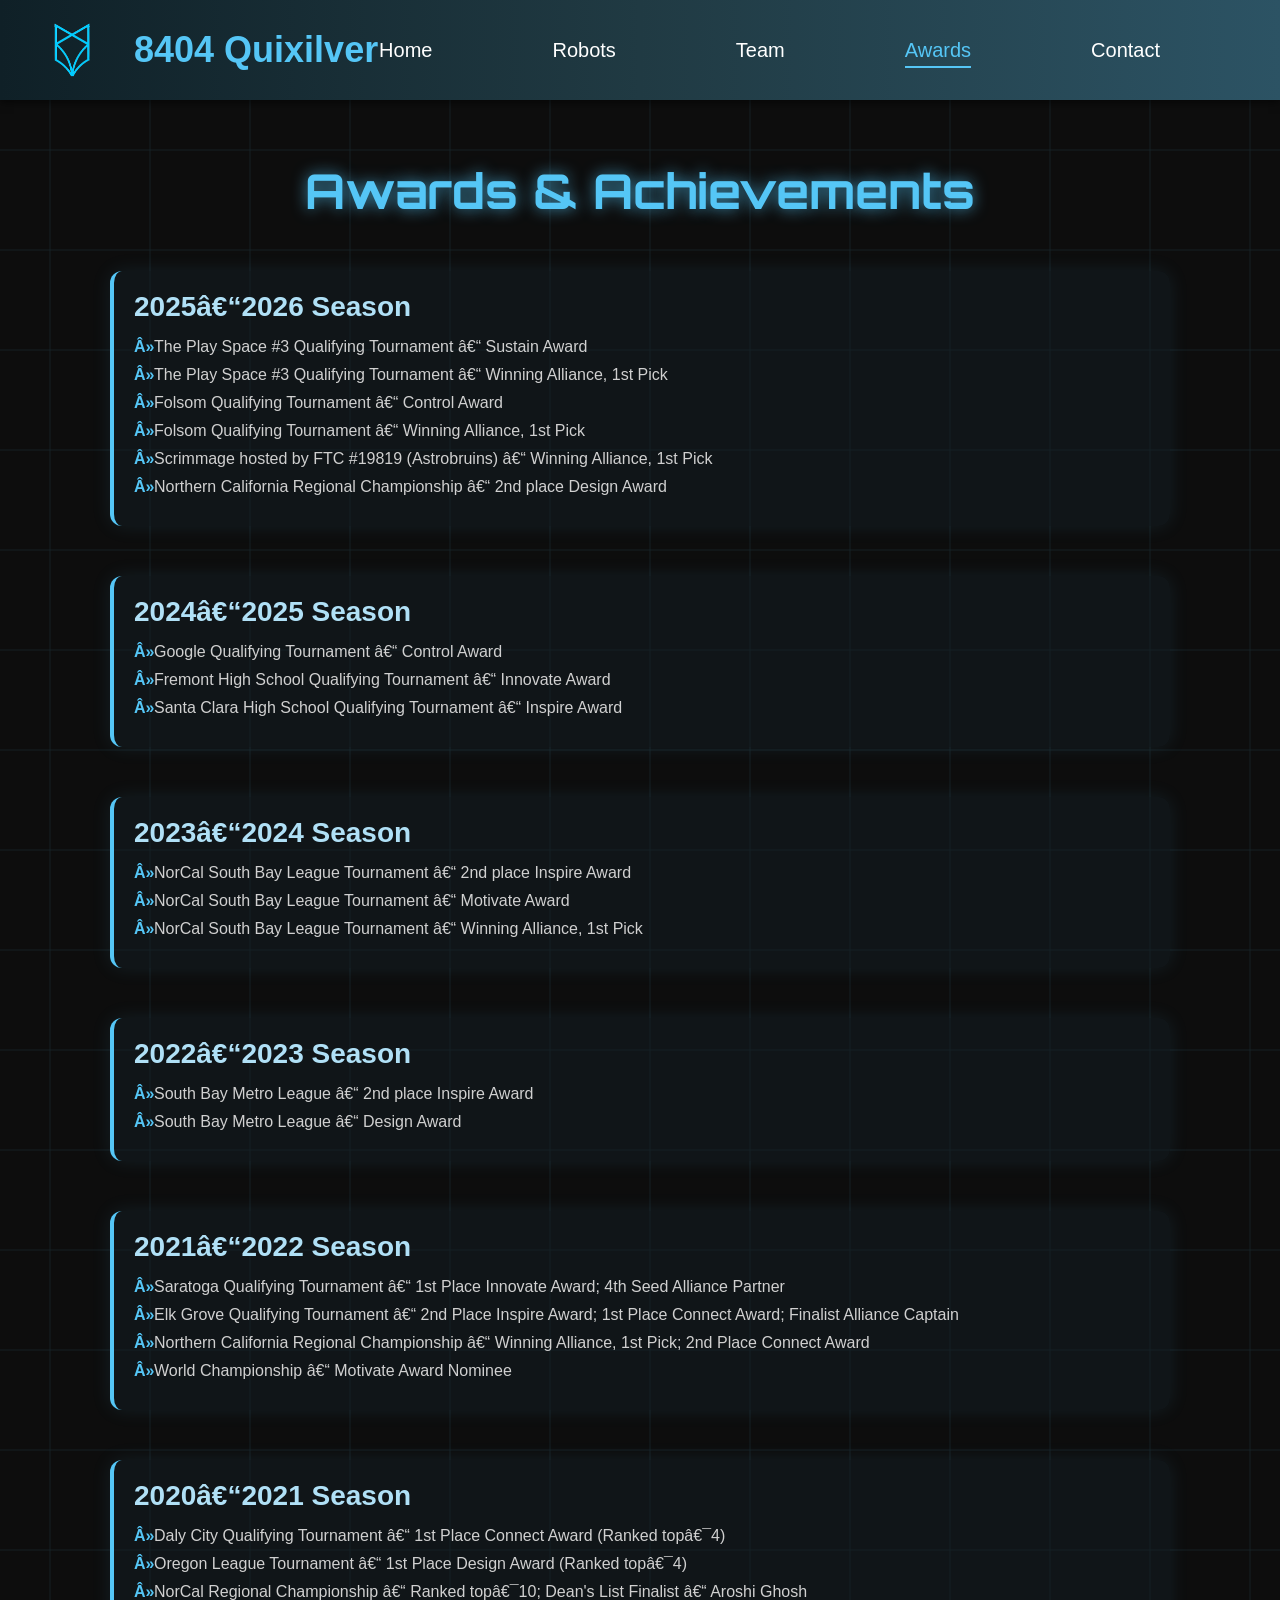
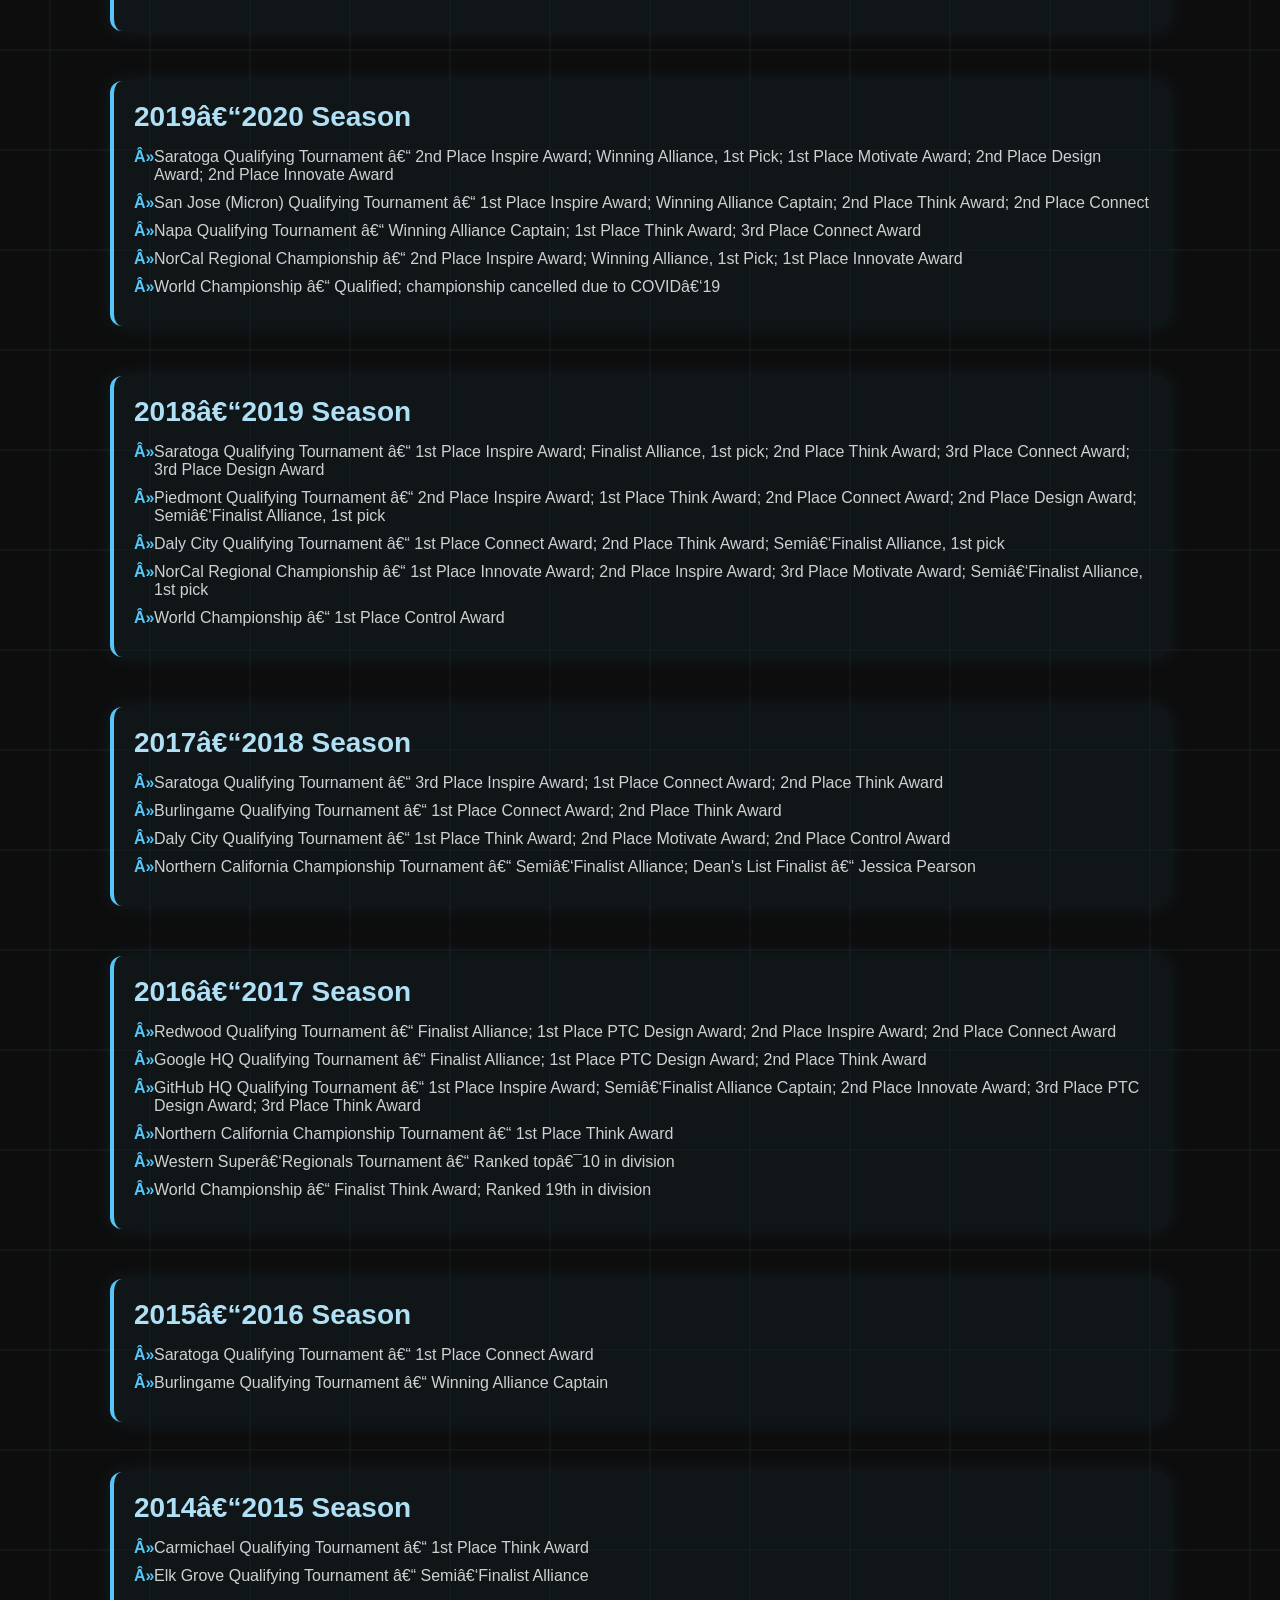
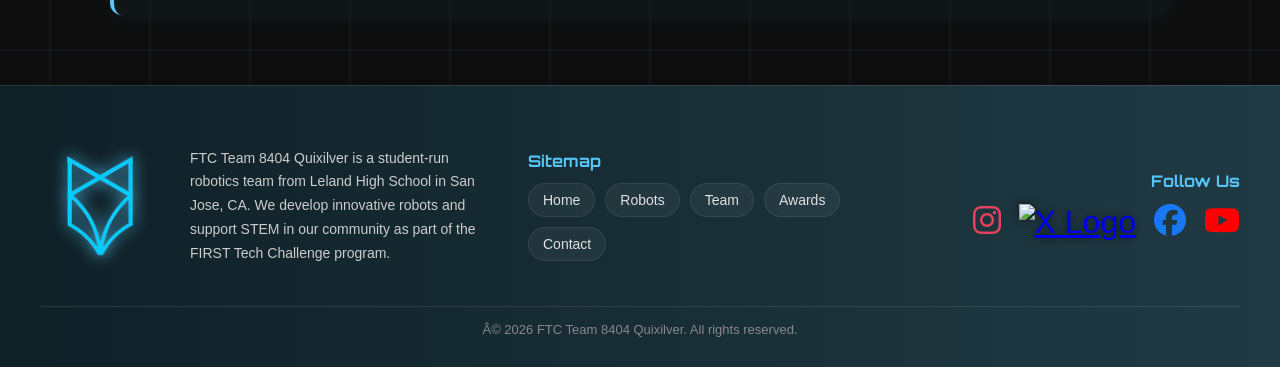
==== commit 0a81ed2e: "Update awards.html" ====
--- a/awards.html
+++ b/awards.html
@@ -421,7 +421,8 @@
         <li>The Play Space #3 Qualifying Tournament – Sustain Award</li>
         <li>The Play Space #3 Qualifying Tournament – Winning Alliance, 1st Pick</li>
         <li>Folsom Qualifying Tournament – Control Award</li>
-        <li>Folsom Qualifying Tournament – Winninf Alliance, 1st Pick</li>
+        <li>Folsom Qualifying Tournament – Winning Alliance, 1st Pick</li>
+        <li>Scrimmage hosted by FTC #19819 (Astrobruins) – Winning Alliance, 1st Pick</li>
         <li>Northern California Regional Championship – 2nd place Design Award</li>
       </ul>
     </div>
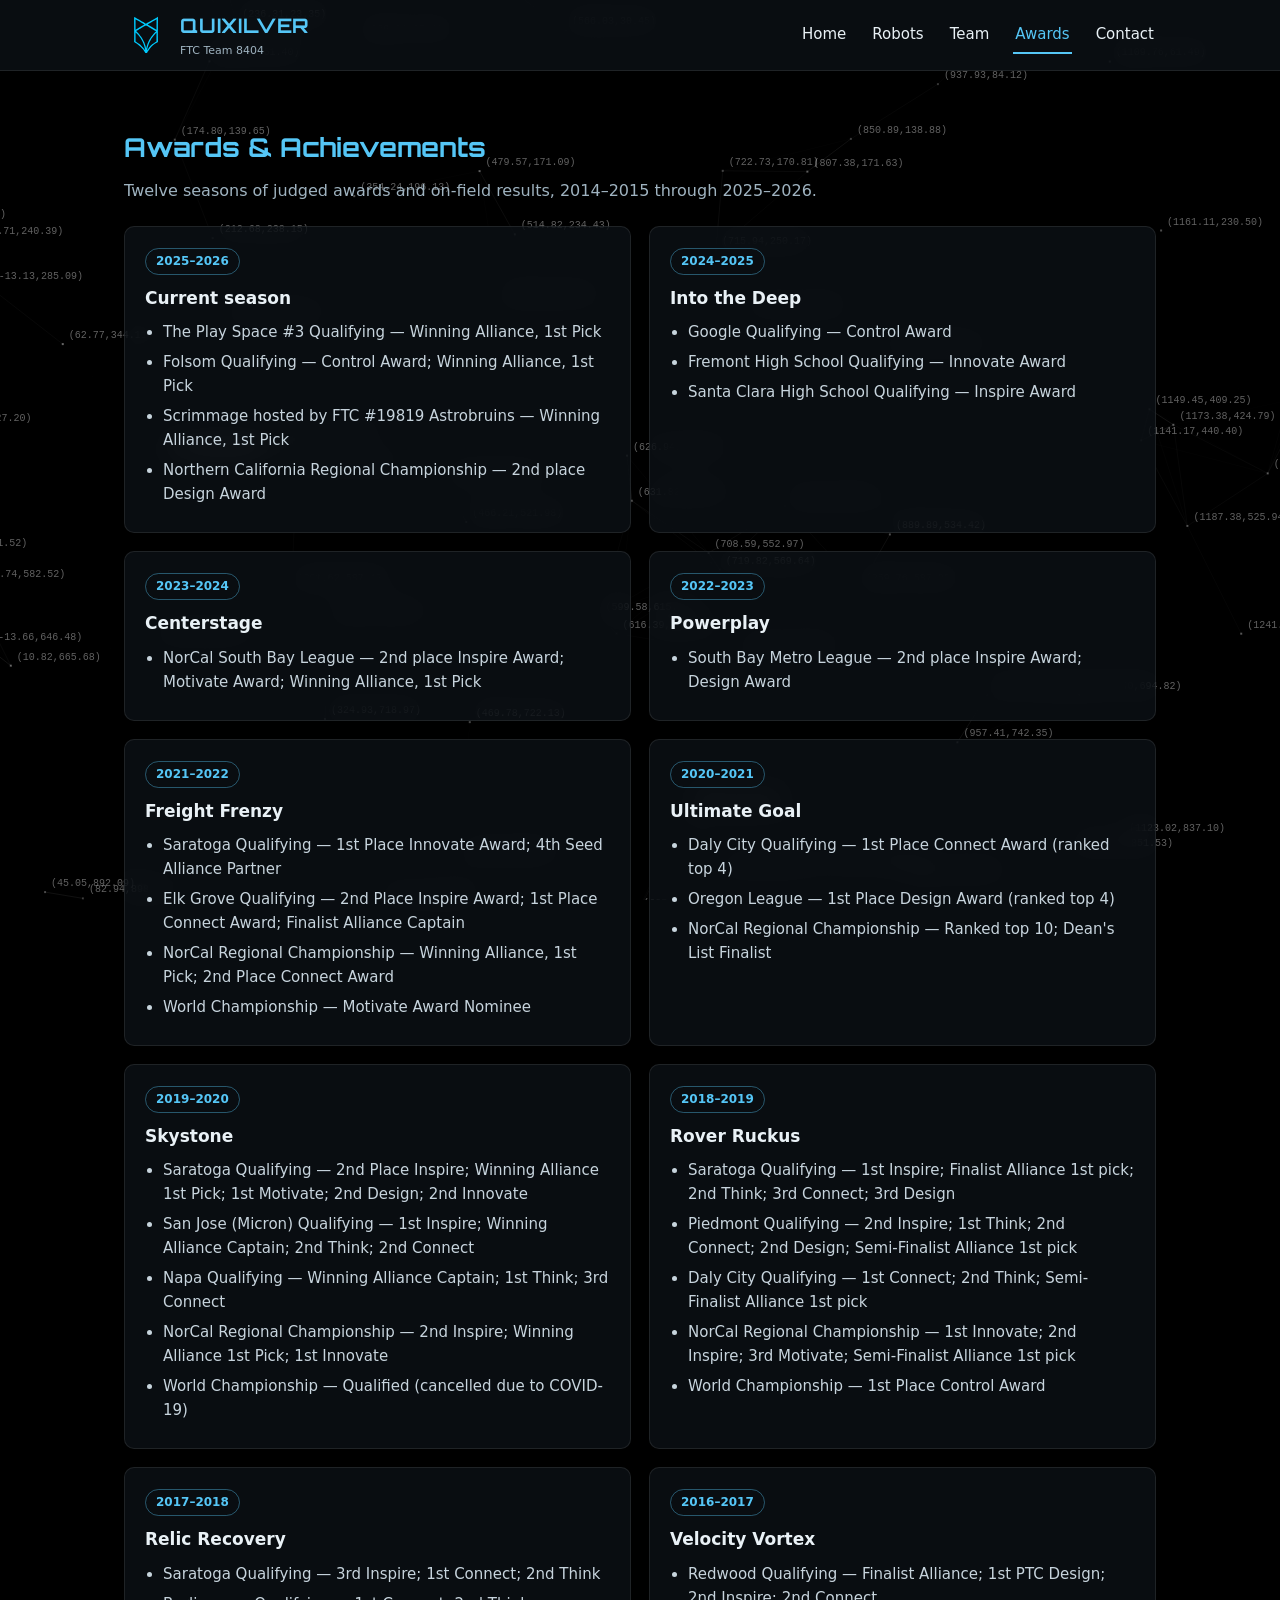
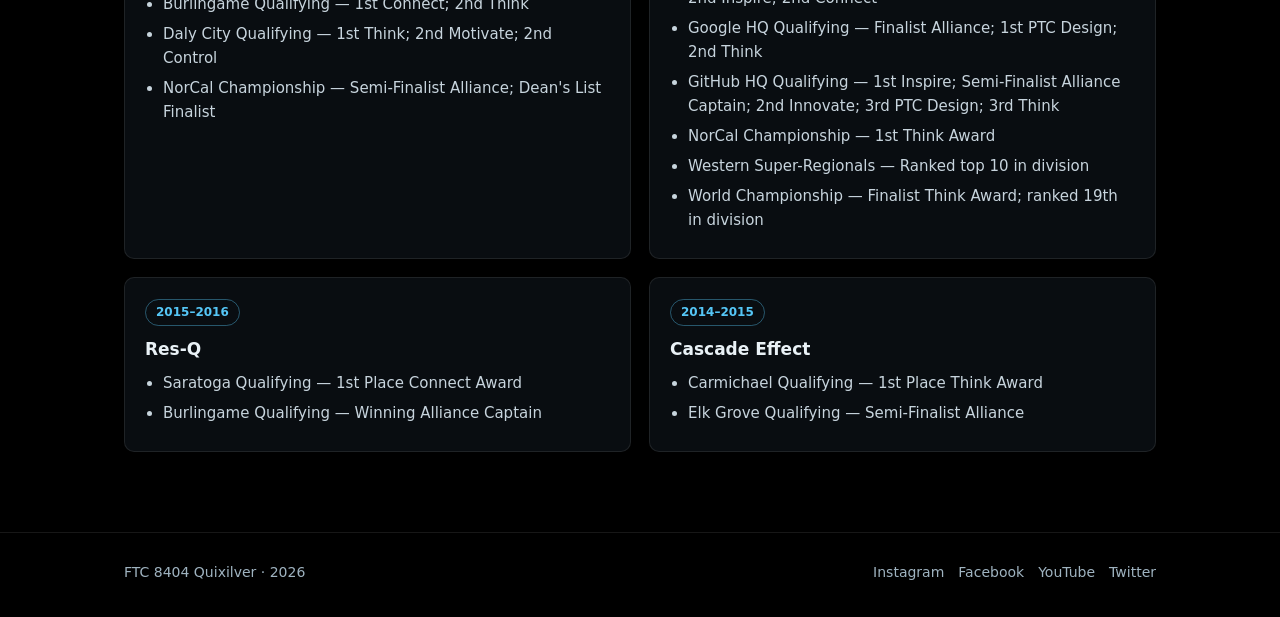
==== commit d76eb1ab: "3D Quixilver site: scroll-driven prism intro, plexus field, 5-page parity" ====
--- a/awards.html
+++ b/awards.html
@@ -1,593 +1,95 @@
 <!DOCTYPE html>
 <html lang="en">
 <head>
-  <meta charset="UTF‑8">
-  <meta name="viewport" content="width=device-width, initial-scale=1.0">
-  <title>Awards – 8404 Quixilver</title>
-  <link href="https://fonts.googleapis.com/css2?family=Orbitron:wght@700&display=swap" rel="stylesheet">
-  <link rel="stylesheet" href="https://cdnjs.cloudflare.com/ajax/libs/font-awesome/6.4.0/css/all.min.css">
-  <script src="https://kit.fontawesome.com/a2b7b1a5e1.js" crossorigin="anonymous"></script>
-  <link rel="apple-touch-icon" sizes="180x180" href="apple-touch-icon.png">
-  <link rel="icon" type="image/png" sizes="32x32" href="favicon-32x32.png">
-  <link rel="icon" type="image/png" sizes="16x16" href="favicon-16x16.png">
-  <link rel="manifest" href="site.webmanifest">
-
-  <style>
-     * { margin: 0; padding: 0; box-sizing: border-box; scroll-behavior: smooth; }
-    body {
-      font-family: 'Segoe UI', Tahoma, Geneva, Verdana, sans-serif;
-      background-color: #0d0d0d;
-      background: #0d0d0d url('data:image/svg+xml;utf8,<svg xmlns="http://www.w3.org/2000/svg" width="100" height="100"><defs><pattern id="p" width="100" height="100" patternUnits="userSpaceOnUse"><path d="M50 0 L50 100 M0 50 L100 50" stroke="%231a2f38" stroke-width="0.5"/></pattern></defs><rect width="100%" height="100%" fill="url(%23p)"/></svg>') repeat;
-      color: white;
-      overflow-x: hidden;
-    }
-    header {
-      background: linear-gradient(90deg, #0f2027, #203a43, #2c5364);
-      display: flex;
-      align-items: center;
-      justify-content: space-between;
-      padding: 24px 40px;
-      height: 100px;
-      box-shadow: 0 2px 8px rgba(0, 0, 0, 0.6);
-      position: relative;
-      z-index: 10;
-    }
-
-/* ===========================
-Application Interest Banner
-=========================== */
-
-.interest-banner {
-  width: 100%;
-  background: linear-gradient(
-    90deg,
-    rgba(85, 198, 246, 0.95),
-    rgba(120, 220, 255, 0.95)
-  );
-  color: #0d0d0d;
-  text-align: center;
-  font-weight: 600;
-  font-size: 15px;
-  padding: 10px 16px;
-  position: sticky;   /* 🔑 KEY FIX */
-  top: 0;
-  z-index: 30;        /* higher than header */
-  box-shadow: 0 0 12px rgba(85, 198, 246, 0.7);
-}
-
-
-.interest-banner a {
-color: #0d0d0d;
-font-weight: 800;
-text-decoration: underline;
-margin-left: 6px;
-transition: opacity 0.25s ease, text-shadow 0.25s ease;
-}
-
-.interest-banner a:hover {
-opacity: 0.85;
-text-shadow: 0 0 6px rgba(0, 0, 0, 0.3);
-}
-
-/* Mobile tightening */
-@media (max-width: 768px) {
-.interest-banner {
-font-size: 14px;
-padding: 12px 12px;
-}
-}
-    
-    .logo-container {
-      display: flex;
-      align-items: center;
-      gap: 30px;
-      transition: transform 0.4s ease, filter 0.4s ease;
-      cursor: pointer;
-    }
-    .logo-container:hover {
-      transform: scale(1.07);
-      filter: drop-shadow(0 0 6px #55c6f6);
-    }
-    .logo-container img { height: 64px; }
-    .logo-text {
-      font-size: 36px;
-      color: #55c6f6;
-      font-weight: bold;
-    }
-    nav {
-      display: flex;
-      gap: 120px;
-      margin-right: 80px;
-    }
-    nav a {
-      color: white;
-      text-decoration: none;
-      font-size: 20px;
-      position: relative;
-      transition: color 0.3s ease;
-    }
-    nav a:hover, nav a.active {
-      color: #55c6f6;
-    }
-    nav a::after {
-      content: '';
-      display: block;
-      width: 0%;
-      height: 2px;
-      background: #55c6f6;
-      transition: width 0.3s ease-in-out;
-      position: absolute;
-      bottom: -6px;
-      left: 0;
-    }
-    nav a:hover::after, nav a.active::after {
-      width: 100%;
-    }
-    .awards-header {
-      text-align: center;
-      padding: 60px 20px 30px;
-    }
-    .awards-header h1 {
-      font-family: 'Orbitron', sans-serif;
-      font-size: 48px;
-      color: #55c6f6;
-      text-shadow: 0 0 15px rgba(85, 198, 246, 0.7);
-    }
-    .awards-container {
-      max-width: 1100px;
-      margin: 0 auto;
-      padding: 20px;
-    }
-    .season {
-      margin-bottom: 50px;
-      padding: 20px;
-      background: rgba(20, 30, 36, 0.5);
-      border-left: 4px solid #55c6f6;
-      border-radius: 12px;
-      box-shadow: 0 0 20px rgba(85, 198, 246, 0.1);
-      transition: transform 0.3s ease, box-shadow 0.3s ease;
-    }
-    .season:hover {
-      transform: translateY(-4px);
-      box-shadow: 0 0 35px rgba(85, 198, 246, 0.2);
-    }
-    .season h2 {
-      font-size: 28px;
-      color: #b0e0f6;
-      margin-bottom: 15px;
-    }
-    .season ul {
-      list-style: none;
-      padding-left: 0;
-    }
-    .season ul li {
-      padding-left: 20px;
-      margin-bottom: 10px;
-      position: relative;
-      color: #d0d0d0;
-      font-size: 16px;
-    }
-  .season ul li::before {
-  content: '»';
-  position: absolute;
-  left: 0;
-  color: #55c6f6;
-  font-weight: bold;
-  }
-  .site-footer {
-  background: linear-gradient(90deg, #0f2027, #203a43);
-  color: #d0d0d0;
-  padding: 60px 40px 30px;
-  font-family: 'Segoe UI', sans-serif;
-  border-top: 1px solid rgba(255,255,255,0.1);
-}
-
-.footer-container {
-  display: flex;
-  flex-wrap: wrap;
-  justify-content: space-between;
-  align-items: center;
-  gap: 40px;
-  max-width: 1300px;
-  margin: 0 auto;
-}
-
-.footer-brand {
-  flex: 2;
-  display: flex;
-  align-items: center;
-  gap: 30px;
-}
-
-.footer-brand img {
-  width: 120px;
-  height: 120px;
-  object-fit: contain;
-  filter: drop-shadow(0 0 8px #55c6f6);
-}
-
-.footer-brand p {
-  font-size: 14px;
-  line-height: 1.7;
-  color: #ccc;
-  max-width: 380px;
-}
-
-.footer-links {
-  flex: 1.5;
-}
-
-.footer-links h4 {
-  font-family: 'Orbitron', sans-serif;
-  color: #55c6f6;
-  margin-bottom: 12px;
-}
-
-.link-bubbles {
-  display: flex;
-  flex-wrap: wrap;
-  gap: 10px;
-}
-
-.link-bubbles a {
-  background: rgba(255, 255, 255, 0.05);
-  color: #e0e0e0;
-  text-decoration: none;
-  padding: 8px 14px;
-  border-radius: 30px;
-  font-size: 14px;
-  transition: all 0.3s ease;
-  border: 1px solid rgba(255, 255, 255, 0.08);
-}
-
-.link-bubbles a:hover {
-  background: #55c6f6;
-  color: #0d0d0d;
-  transform: scale(1.05);
-}
-
-.footer-socials {
-  flex: 1.5;
-  text-align: right;
-}
-
-.footer-socials h4 {
-  font-family: 'Orbitron', sans-serif;
-  color: #55c6f6;
-  margin-bottom: 12px;
-}
-
-.social-icons {
-  display: flex;
-  gap: 18px;
-  justify-content: flex-end;
-  font-size: 32px;
-}
-
-.social-icons a {
-  transition: transform 0.3s ease, filter 0.4s ease;
-}
-
-.social-icons a:hover {
-  transform: scale(1.3);
-  filter: drop-shadow(0 0 8px #55c6f6);
-}
-
-.social-icons .fa-instagram { color: #e4405f; }
-.social-icons .fa-twitter { color: #1da1f2; }
-.social-icons .fa-facebook { color: #1877f2; }
-.social-icons .fa-youtube { color: #ff0000; }
-
-.footer-bottom {
-  margin-top: 40px;
-  text-align: center;
-  font-size: 13px;
-  color: #888;
-  border-top: 1px solid rgba(255,255,255,0.1);
-  padding-top: 15px;
-}
-
-@media (max-width: 768px) {
-  .footer-container {
-    flex-direction: column;
-    text-align: center;
-    align-items: center;
-  }
-
-  .footer-brand {
-    flex-direction: column;
-    text-align: center;
-  }
-
-  .footer-brand img {
-    width: 90px;
-    height: 90px;
-  }
-
-  .social-icons {
-    justify-content: center;
-    margin-top: 10px;
-  }
-
-  .footer-socials {
-    text-align: center;
-  }
-
-  .link-bubbles {
-    justify-content: center;
-  }
-}
-
-/* 📱 Awards Page Mobile Fixes */
-@media (max-width: 767px) {
-
-  /* Stack logo/text above tabs */
-  header {
-    flex-direction: column !important;
-    align-items: center !important;
-    justify-content: center !important;
-    height: auto !important;
-    padding-top: 42px !important;
-    padding-bottom: 30px !important;
-  }
-
-  /* Logo row: inline 8404 + Quixilver */
-  .logo-container {
-    display: flex !important;
-    flex-direction: row !important;
-    align-items: center !important;
-    justify-content: center !important;
-    gap: 8px !important;
-    margin-bottom: 12px !important;
-    white-space: nowrap !important;
-  }
-
-  .logo-container img {
-    height: 46px !important;
-  }
-
-  .logo-text {
-    font-size: 28px !important;
-  }
-
-  /* Tabs container */
-  nav {
-    display: flex !important;
-    flex-wrap: wrap !important;
-    justify-content: center !important;
-    width: 100% !important;
-    margin: 0 !important;
-    padding: 0 !important;
-    column-gap: 20px !important; /* horizontal gap */
-    row-gap: 18px !important;    /* vertical gap between rows */
-  }
-
-  /* Force 3 tabs in top row */
-  nav a:nth-child(-n+3) {
-    flex: 0 0 calc((100% - (20px * 2)) / 3) !important;
-    max-width: calc((100% - (20px * 2)) / 3) !important;
-    text-align: center !important;
-  }
-
-  /* Force 2 tabs in bottom row */
-  nav a:nth-child(n+4) {
-    flex: 0 0 calc((100% - 20px) / 2) !important;
-    max-width: calc((100% - 20px) / 2) !important;
-    text-align: center !important;
-  }
-
-  nav a {
-    font-size: 20px !important;
-  }
-
-  nav a.active {
-    color: white !important; /* same as normal tabs */
-  }
-  nav a.active::after {
-    width: 0 !important; /* no persistent underline */
-  }
-}
-
-    
-
-  </style>
+<meta charset="UTF-8" />
+<meta name="viewport" content="width=device-width, initial-scale=1.0" />
+<title>Awards – 8404 Quixilver</title>
+<link rel="icon" type="image/svg+xml" href="assets/logo.svg" />
+<link href="https://fonts.googleapis.com/css2?family=Orbitron:wght@700&display=swap" rel="stylesheet" />
+<link rel="stylesheet" href="styles.css" />
 </head>
 <body>
-
-  
-  <header>
-    <div class="logo-container" onclick="window.location.href='/index.html'">
-      <img src="logo_old5.png" alt="Team Logo"><div class="logo-text">8404 Quixilver</div>
-    </div>
-    <nav>
-      <a href="/index.html">Home</a>
-      <a href="/robots.html">Robots</a>
-      <a href="/team.html">Team</a>
-      <a href="/awards.html" class="active">Awards</a>
-      <a href="/contact.html">Contact</a>
-    </nav>
-  </header>
-
-  <section class="awards-header">
-    <h1>Awards &amp; Achievements</h1>
-  </section>
-
-  <section class="awards-container">
-
-    <!-- 2025–2026 -->
-    <div class="season">
-      <h2>2025–2026 Season</h2>
-      <ul>
-        <li>The Play Space #3 Qualifying Tournament – Sustain Award</li>
-        <li>The Play Space #3 Qualifying Tournament – Winning Alliance, 1st Pick</li>
-        <li>Folsom Qualifying Tournament – Control Award</li>
-        <li>Folsom Qualifying Tournament – Winning Alliance, 1st Pick</li>
-        <li>Scrimmage hosted by FTC #19819 (Astrobruins) – Winning Alliance, 1st Pick</li>
-        <li>Northern California Regional Championship – 2nd place Design Award</li>
-      </ul>
-    </div>
-    
-    <!-- 2024–2025 -->
-    <div class="season">
-      <h2>2024–2025 Season</h2>
-      <ul>
-        <li>Google Qualifying Tournament – Control Award</li>
-        <li>Fremont High School Qualifying Tournament – Innovate Award</li>
-        <li>Santa Clara High School Qualifying Tournament – Inspire Award</li>
-      </ul>
-    </div>
-
-    <!-- 2023–2024 -->
-    <div class="season">
-      <h2>2023–2024 Season</h2>
-      <ul>
-        <li>NorCal South Bay League Tournament – 2nd place Inspire Award</li>
-        <li>NorCal South Bay League Tournament – Motivate Award</li>
-        <li>NorCal South Bay League Tournament – Winning Alliance, 1st Pick</li>
-      </ul>
-    </div>
-
-    <!-- 2022–2023 -->
-    <div class="season">
-      <h2>2022–2023 Season</h2>
-      <ul>
-        <li>South Bay Metro League – 2nd place Inspire Award</li>
-        <li>South Bay Metro League – Design Award</li>
-      </ul>
-    </div>
-
-    <!-- 2021–2022 -->
-    <div class="season">
-      <h2>2021–2022 Season</h2>
-      <ul>
-        <li>Saratoga Qualifying Tournament – 1st Place Innovate Award; 4th Seed Alliance Partner</li>
-        <li>Elk Grove Qualifying Tournament – 2nd Place Inspire Award; 1st Place Connect Award; Finalist Alliance Captain</li>
-        <li>Northern California Regional Championship – Winning Alliance, 1st Pick; 2nd Place Connect Award</li>
-        <li>World Championship – Motivate Award Nominee</li>
-      </ul>
-    </div>
-
-    <!-- 2020–2021 -->
-    <div class="season">
-      <h2>2020–2021 Season</h2>
-      <ul>
-        <li>Daly City Qualifying Tournament – 1st Place Connect Award (Ranked top 4)</li>
-        <li>Oregon League Tournament – 1st Place Design Award (Ranked top 4)</li>
-        <li>NorCal Regional Championship – Ranked top 10; Dean's List Finalist – Aroshi Ghosh</li>
-      </ul>
-    </div>
-
-    <!-- 2019–2020 -->
-    <div class="season">
-      <h2>2019–2020 Season</h2>
-      <ul>
-        <li>Saratoga Qualifying Tournament – 2nd Place Inspire Award; Winning Alliance, 1st Pick; 1st Place Motivate Award; 2nd Place Design Award; 2nd Place Innovate Award</li>
-        <li>San Jose (Micron) Qualifying Tournament – 1st Place Inspire Award; Winning Alliance Captain; 2nd Place Think Award; 2nd Place Connect</li>
-        <li>Napa Qualifying Tournament – Winning Alliance Captain; 1st Place Think Award; 3rd Place Connect Award</li>
-        <li>NorCal Regional Championship – 2nd Place Inspire Award; Winning Alliance, 1st Pick; 1st Place Innovate Award</li>
-        <li>World Championship – Qualified; championship cancelled due to COVID‑19</li>
-      </ul>
-    </div>
-
-    <!-- 2018–2019 -->
-    <div class="season">
-      <h2>2018–2019 Season</h2>
-      <ul>
-        <li>Saratoga Qualifying Tournament – 1st Place Inspire Award; Finalist Alliance, 1st pick; 2nd Place Think Award; 3rd Place Connect Award; 3rd Place Design Award</li>
-        <li>Piedmont Qualifying Tournament – 2nd Place Inspire Award; 1st Place Think Award; 2nd Place Connect Award; 2nd Place Design Award; Semi‑Finalist Alliance, 1st pick</li>
-        <li>Daly City Qualifying Tournament – 1st Place Connect Award; 2nd Place Think Award; Semi‑Finalist Alliance, 1st pick</li>
-        <li>NorCal Regional Championship – 1st Place Innovate Award; 2nd Place Inspire Award; 3rd Place Motivate Award; Semi‑Finalist Alliance, 1st pick</li>
-        <li>World Championship – 1st Place Control Award</li>
-      </ul>
-    </div>
-
-    <!-- 2017–2018 -->
-    <div class="season">
-      <h2>2017–2018 Season</h2>
-      <ul>
-        <li>Saratoga Qualifying Tournament – 3rd Place Inspire Award; 1st Place Connect Award; 2nd Place Think Award</li>
-        <li>Burlingame Qualifying Tournament – 1st Place Connect Award; 2nd Place Think Award</li>
-        <li>Daly City Qualifying Tournament – 1st Place Think Award; 2nd Place Motivate Award; 2nd Place Control Award</li>
-        <li>Northern California Championship Tournament – Semi‑Finalist Alliance; Dean's List Finalist – Jessica Pearson</li>
-      </ul>
-    </div>
-
-    <!-- 2016–2017 -->
-    <div class="season">
-      <h2>2016–2017 Season</h2>
-      <ul>
-        <li>Redwood Qualifying Tournament – Finalist Alliance; 1st Place PTC Design Award; 2nd Place Inspire Award; 2nd Place Connect Award</li>
-        <li>Google HQ Qualifying Tournament – Finalist Alliance; 1st Place PTC Design Award; 2nd Place Think Award</li>
-        <li>GitHub HQ Qualifying Tournament – 1st Place Inspire Award; Semi‑Finalist Alliance Captain; 2nd Place Innovate Award; 3rd Place PTC Design Award; 3rd Place Think Award</li>
-        <li>Northern California Championship Tournament – 1st Place Think Award</li>
-        <li>Western Super‑Regionals Tournament – Ranked top 10 in division</li>
-        <li>World Championship – Finalist Think Award; Ranked 19th in division</li>
-      </ul>
-    </div>
-
-    <!-- 2015–2016 -->
-    <div class="season">
-      <h2>2015–2016 Season</h2>
-      <ul>
-        <li>Saratoga Qualifying Tournament – 1st Place Connect Award</li>
-        <li>Burlingame Qualifying Tournament – Winning Alliance Captain</li>
-      </ul>
-    </div>
-
-    <!-- 2014–2015 -->
-    <div class="season">
-      <h2>2014–2015 Season</h2>
-      <ul>
-        <li>Carmichael Qualifying Tournament – 1st Place Think Award</li>
-        <li>Elk Grove Qualifying Tournament – Semi‑Finalist Alliance</li>
-      </ul>
-    </div>
-  </section>
-<footer class="site-footer">
-  <div class="footer-container">
-    <!-- Logo + About -->
-    <div class="footer-brand">
-      <img src="logo_old5.png" alt="Team 8404 Logo">
-      <p>
-      FTC Team 8404 Quixilver is a student-run robotics team from Leland High School in San Jose, CA. We develop innovative robots and support STEM in our community as part of the FIRST Tech Challenge program.
-      </p>
-    </div>
-
-    <!-- Sitemap (bubble-style) -->
-    <div class="footer-links">
-      <h4>Sitemap</h4>
-      <div class="link-bubbles">
-        <a href="/index.html">Home</a>
-        <a href="/robots.html">Robots</a>
-        <a href="/team.html">Team</a>
-        <a href="/awards.html">Awards</a>
-        <a href="/contact.html">Contact</a>
-      </div>
-    </div>
-
-    <!-- Socials -->
-    <div class="footer-socials">
-      <h4>Follow Us</h4>
-      <div class="social-icons">
-        <a href="https://www.instagram.com/ftc8404" target="_blank" aria-label="Instagram"><i class="fab fa-instagram"></i></a>
-        <a href="https://twitter.com/ftc8404" target="_blank" aria-label="X (formerly Twitter)">
-          <img src="https://raw.githubusercontent.com/simple-icons/simple-icons/develop/icons/x.svg"
-               alt="X Logo"
-               style="height: 32px; width: 32px; vertical-align: middle; margin-top: -2px; filter: drop-shadow(0 0 4px #00000088); transition: transform 0.3s ease;"
-               onmouseover="this.style.transform='scale(1.2)'"
-               onmouseout="this.style.transform='scale(1)'">
-        </a>
-        <a href="https://www.facebook.com/ftc8404" target="_blank" aria-label="Facebook"><i class="fab fa-facebook"></i></a>
-        <a href="https://www.youtube.com/@Quixilver-8404" target="_blank" aria-label="YouTube"><i class="fab fa-youtube"></i></a>
-      </div>
-    </div>
-  </div>
-
-  <div class="footer-bottom">
-    © 2026 FTC Team 8404 Quixilver. All rights reserved.
-  </div>
-</footer>
-
-  
+<header class="site-header"><div class="header-in">
+  <a class="brand" href="index.html"><img src="assets/logo.svg" alt="Quixilver fox logo" /><span><b class="display">QUIXILVER</b><small>FTC Team 8404</small></span></a>
+  <nav class="main" aria-label="Primary"><a href="index.html">Home</a><a href="robots.html">Robots</a><a href="team.html">Team</a><a href="awards.html">Awards</a><a href="contact.html">Contact</a></nav>
+</div></header>
+<main><div class="wrap">
+<section class="section">
+<h2>Awards &amp; Achievements</h2>
+<p class="lede">Twelve seasons of judged awards and on-field results, 2014–2015 through 2025–2026.</p>
+<div class="grid two">
+<div class="card glass"><span class="eyebrow">2025–2026</span><h3>Current season</h3><ul class="timeline">
+<li>The Play Space #3 Qualifying — Winning Alliance, 1st Pick</li>
+<li>Folsom Qualifying — Control Award; Winning Alliance, 1st Pick</li>
+<li>Scrimmage hosted by FTC #19819 Astrobruins — Winning Alliance, 1st Pick</li>
+<li>Northern California Regional Championship — 2nd place Design Award</li>
+</ul></div>
+<div class="card glass"><span class="eyebrow">2024–2025</span><h3>Into the Deep</h3><ul class="timeline">
+<li>Google Qualifying — Control Award</li>
+<li>Fremont High School Qualifying — Innovate Award</li>
+<li>Santa Clara High School Qualifying — Inspire Award</li>
+</ul></div>
+<div class="card glass"><span class="eyebrow">2023–2024</span><h3>Centerstage</h3><ul class="timeline">
+<li>NorCal South Bay League — 2nd place Inspire Award; Motivate Award; Winning Alliance, 1st Pick</li>
+</ul></div>
+<div class="card glass"><span class="eyebrow">2022–2023</span><h3>Powerplay</h3><ul class="timeline">
+<li>South Bay Metro League — 2nd place Inspire Award; Design Award</li>
+</ul></div>
+<div class="card glass"><span class="eyebrow">2021–2022</span><h3>Freight Frenzy</h3><ul class="timeline">
+<li>Saratoga Qualifying — 1st Place Innovate Award; 4th Seed Alliance Partner</li>
+<li>Elk Grove Qualifying — 2nd Place Inspire Award; 1st Place Connect Award; Finalist Alliance Captain</li>
+<li>NorCal Regional Championship — Winning Alliance, 1st Pick; 2nd Place Connect Award</li>
+<li>World Championship — Motivate Award Nominee</li>
+</ul></div>
+<div class="card glass"><span class="eyebrow">2020–2021</span><h3>Ultimate Goal</h3><ul class="timeline">
+<li>Daly City Qualifying — 1st Place Connect Award (ranked top 4)</li>
+<li>Oregon League — 1st Place Design Award (ranked top 4)</li>
+<li>NorCal Regional Championship — Ranked top 10; Dean's List Finalist</li>
+</ul></div>
+<div class="card glass"><span class="eyebrow">2019–2020</span><h3>Skystone</h3><ul class="timeline">
+<li>Saratoga Qualifying — 2nd Place Inspire; Winning Alliance 1st Pick; 1st Motivate; 2nd Design; 2nd Innovate</li>
+<li>San Jose (Micron) Qualifying — 1st Inspire; Winning Alliance Captain; 2nd Think; 2nd Connect</li>
+<li>Napa Qualifying — Winning Alliance Captain; 1st Think; 3rd Connect</li>
+<li>NorCal Regional Championship — 2nd Inspire; Winning Alliance 1st Pick; 1st Innovate</li>
+<li>World Championship — Qualified (cancelled due to COVID-19)</li>
+</ul></div>
+<div class="card glass"><span class="eyebrow">2018–2019</span><h3>Rover Ruckus</h3><ul class="timeline">
+<li>Saratoga Qualifying — 1st Inspire; Finalist Alliance 1st pick; 2nd Think; 3rd Connect; 3rd Design</li>
+<li>Piedmont Qualifying — 2nd Inspire; 1st Think; 2nd Connect; 2nd Design; Semi-Finalist Alliance 1st pick</li>
+<li>Daly City Qualifying — 1st Connect; 2nd Think; Semi-Finalist Alliance 1st pick</li>
+<li>NorCal Regional Championship — 1st Innovate; 2nd Inspire; 3rd Motivate; Semi-Finalist Alliance 1st pick</li>
+<li>World Championship — 1st Place Control Award</li>
+</ul></div>
+<div class="card glass"><span class="eyebrow">2017–2018</span><h3>Relic Recovery</h3><ul class="timeline">
+<li>Saratoga Qualifying — 3rd Inspire; 1st Connect; 2nd Think</li>
+<li>Burlingame Qualifying — 1st Connect; 2nd Think</li>
+<li>Daly City Qualifying — 1st Think; 2nd Motivate; 2nd Control</li>
+<li>NorCal Championship — Semi-Finalist Alliance; Dean's List Finalist</li>
+</ul></div>
+<div class="card glass"><span class="eyebrow">2016–2017</span><h3>Velocity Vortex</h3><ul class="timeline">
+<li>Redwood Qualifying — Finalist Alliance; 1st PTC Design; 2nd Inspire; 2nd Connect</li>
+<li>Google HQ Qualifying — Finalist Alliance; 1st PTC Design; 2nd Think</li>
+<li>GitHub HQ Qualifying — 1st Inspire; Semi-Finalist Alliance Captain; 2nd Innovate; 3rd PTC Design; 3rd Think</li>
+<li>NorCal Championship — 1st Think Award</li>
+<li>Western Super-Regionals — Ranked top 10 in division</li>
+<li>World Championship — Finalist Think Award; ranked 19th in division</li>
+</ul></div>
+<div class="card glass"><span class="eyebrow">2015–2016</span><h3>Res-Q</h3><ul class="timeline">
+<li>Saratoga Qualifying — 1st Place Connect Award</li>
+<li>Burlingame Qualifying — Winning Alliance Captain</li>
+</ul></div>
+<div class="card glass"><span class="eyebrow">2014–2015</span><h3>Cascade Effect</h3><ul class="timeline">
+<li>Carmichael Qualifying — 1st Place Think Award</li>
+<li>Elk Grove Qualifying — Semi-Finalist Alliance</li>
+</ul></div>
+</div>
+</section>
+</div></main>
+<footer class="site"><div class="wrap">
+<span>FTC 8404 Quixilver · <span id="year"></span></span>
+<nav aria-label="Social"><a href="https://www.instagram.com/ftc8404">Instagram</a><a href="https://www.facebook.com/ftc8404">Facebook</a><a href="https://www.youtube.com/@Quixilver-8404">YouTube</a><a href="https://twitter.com/ftc8404">Twitter</a></nav>
+</div></footer>
+<script src="plexus-bg.js"></script>
+<script src="site.js"></script>
 </body>
 </html>
--- a/styles.css
+++ b/styles.css
@@ -0,0 +1,158 @@
+/* 8404 Quixilver — dark + glass theme. Restrained glass: header, hero card,
+   and feature cards only. Solid cyan accents, no gradients on text. */
+:root {
+  --bg: #0b0e11;
+  --bg-2: #10151a;
+  --ink: #e9f1f6;
+  --muted: #9fb3c0;
+  --cyan: #55c6f6;
+  --cyan-dim: rgba(85, 198, 246, 0.16);
+  --line: rgba(255, 255, 255, 0.09);
+  --glass: rgba(16, 22, 28, 0.62);
+  --radius-s: 10px;
+  --radius-m: 16px;
+  --max: 1080px;
+}
+* { margin: 0; padding: 0; box-sizing: border-box; }
+html { scroll-behavior: smooth; }
+body {
+  font-family: "Segoe UI", system-ui, -apple-system, Tahoma, sans-serif;
+  background: #000;
+  color: var(--ink);
+  line-height: 1.6;
+  overflow-x: hidden;
+}
+/* Site-wide plexus canvas sits behind everything. */
+#bg-plexus { position: fixed; inset: 0; z-index: 0; pointer-events: none; }
+main, footer.site { position: relative; z-index: 1; }
+/* Homepage chrome: the header floats over the cinematic (fixed, fading in
+   only after the intro) and the banner lives below the hero — so nothing
+   above or around the sequence ever changes layout, and the reveal can't
+   oscillate or yank the scroll position. */
+.site-header { transition: opacity 0.45s ease; }
+body.home .site-header { position: fixed; top: 0; left: 0; right: 0; }
+body.home #afterHero { scroll-margin-top: 70px; }
+body.in-intro .site-header,
+html.js-intro body:not(.intro-done) .site-header {
+  opacity: 0; pointer-events: none;
+}
+.display { font-family: Orbitron, "Segoe UI", sans-serif; letter-spacing: 0.04em; }
+a { color: var(--cyan); }
+.wrap { max-width: var(--max); margin: 0 auto; padding: 0 24px; }
+
+/* Header */
+.site-header {
+  position: sticky; top: 0; z-index: 50;
+  background: var(--glass);
+  -webkit-backdrop-filter: blur(14px);
+  backdrop-filter: blur(14px);
+  border-bottom: 1px solid var(--line);
+}
+.header-in {
+  max-width: var(--max); margin: 0 auto; padding: 10px 24px;
+  display: flex; align-items: center; justify-content: space-between; gap: 16px;
+}
+.brand { display: flex; align-items: center; gap: 12px; text-decoration: none; }
+.brand img { height: 44px; width: 44px; object-fit: contain; }
+.brand b { color: var(--cyan); font-size: 20px; }
+.brand small { display: block; color: var(--muted); font-size: 11px; font-weight: 400; }
+nav.main { display: flex; gap: 22px; }
+nav.main a {
+  color: var(--ink); text-decoration: none; font-size: 15px; padding: 6px 2px;
+  border-bottom: 2px solid transparent;
+}
+nav.main a:hover { color: var(--cyan); }
+nav.main a[aria-current="page"] { color: var(--cyan); border-bottom-color: var(--cyan); }
+@media (max-width: 760px) {
+  nav.main { gap: 12px; flex-wrap: wrap; justify-content: flex-end; }
+  nav.main a { font-size: 14px; }
+}
+
+/* Sections */
+.section { padding: 56px 0; }
+.section h2 {
+  color: var(--cyan); font-size: 26px; margin-bottom: 10px;
+  font-family: Orbitron, "Segoe UI", sans-serif;
+}
+.section .lede { color: var(--muted); max-width: 70ch; margin-bottom: 22px; }
+.grid { display: grid; gap: 18px; }
+.grid.two { grid-template-columns: repeat(2, 1fr); }
+.grid.three { grid-template-columns: repeat(3, 1fr); }
+@media (max-width: 860px) { .grid.two, .grid.three { grid-template-columns: 1fr; } }
+
+/* Cards — glass only where it aids legibility over art */
+.card {
+  background: rgba(255, 255, 255, 0.035);
+  border: 1px solid var(--line);
+  border-radius: var(--radius-s);
+  padding: 20px;
+}
+.card.glass {
+  background: var(--glass);
+  -webkit-backdrop-filter: blur(14px);
+  backdrop-filter: blur(14px);
+}
+.card h3 { font-size: 17px; margin-bottom: 8px; color: var(--ink); }
+.card p, .card li { color: #c7d4dd; font-size: 15px; }
+.card ul { margin: 8px 0 0 18px; }
+.eyebrow {
+  display: inline-block; font-size: 12px; font-weight: 700;
+  color: var(--cyan); border: 1px solid rgba(85,198,246,.4);
+  border-radius: 999px; padding: 3px 10px; margin-bottom: 10px;
+}
+footer.site {
+  border-top: 1px solid var(--line); margin-top: 24px;
+  padding: 28px 0 34px; color: var(--muted); font-size: 14px;
+}
+footer.site .wrap { display: flex; justify-content: space-between; gap: 18px; flex-wrap: wrap; }
+footer.site nav { display: flex; gap: 14px; flex-wrap: wrap; }
+footer.site nav a { color: var(--muted); text-decoration: none; }
+footer.site nav a:hover { color: var(--cyan); }
+.btn {
+  display: inline-block; text-decoration: none; font-weight: 700; font-size: 15px;
+  color: #06222f; background: var(--cyan); border-radius: 999px; padding: 10px 22px;
+}
+.btn.ghost { background: transparent; color: var(--cyan); border: 1px solid rgba(85,198,246,.5); }
+.skip-link {
+  position: absolute; left: -999px; top: 0; background: var(--cyan);
+  color: #06222f; padding: 8px 14px; z-index: 100; font-weight: 700;
+}
+.skip-link:focus { left: 8px; top: 8px; }
+@media (prefers-reduced-motion: reduce) {
+  html { scroll-behavior: auto; }
+  * { animation: none !important; transition: none !important; }
+}
+
+/* Prism hero (index only) */
+.prism-scroll { position: relative; height: 340vh; background: #000; }
+.prism-sticky {
+  position: sticky; top: 0; height: 100vh; min-height: 560px; overflow: hidden;
+}
+#gl { position: absolute; inset: 0; }
+#gl canvas { display: block; width: 100%; height: 100%; }
+.hero-fallback {
+  position: absolute; inset: 0; z-index: 2; display: none;
+  align-items: center; justify-content: center;
+  background: #000;
+  padding: 24px;
+}
+.hero-fallback.show { display: flex; }
+.hero-fallback img { width: min(240px, 60vw); }
+.team-photo { width: 100%; border-radius: var(--radius-m); border: 1px solid var(--line); }
+.member-photo {
+  display: block; width: 100%; aspect-ratio: 1 / 1; object-fit: cover; border-radius: 8px;
+  background: #182028; border: 1px solid var(--line);
+}
+.robot-photo {
+  display: block; width: 100%; aspect-ratio: 16 / 10; object-fit: cover;
+  border-radius: 8px; border: 1px solid var(--line);
+  margin: 10px 0 12px; background: #10161c;
+}
+.member-name { font-size: 16px; margin: 10px 0 4px; }
+.fun-fact { color: var(--muted); font-size: 13.5px; margin-top: 8px; }
+.timeline li, .robot-features li { margin-bottom: 6px; }
+label.field { display: block; font-size: 14px; margin: 12px 0 4px; }
+input.field, textarea.field {
+  width: 100%; background: #0f151b; border: 1px solid var(--line);
+  border-radius: 8px; color: var(--ink); padding: 10px 12px; font-size: 15px;
+}
